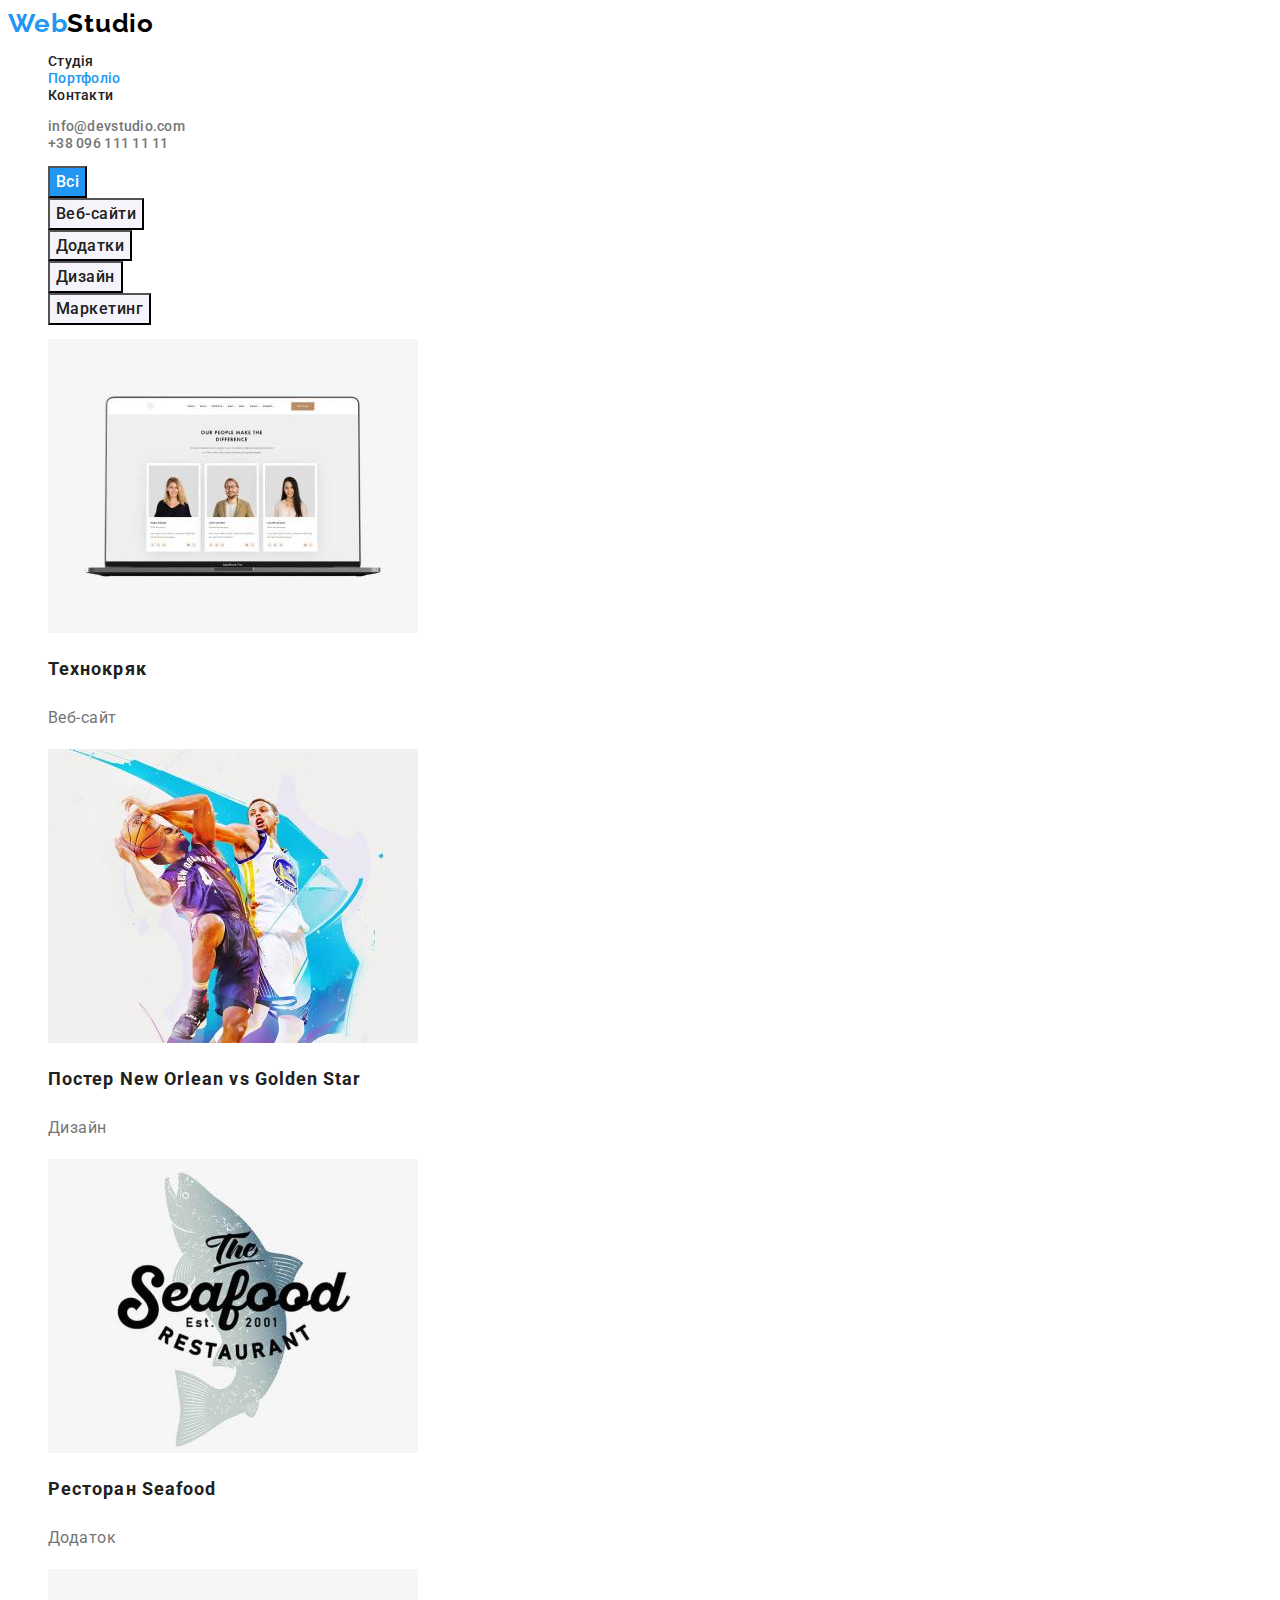
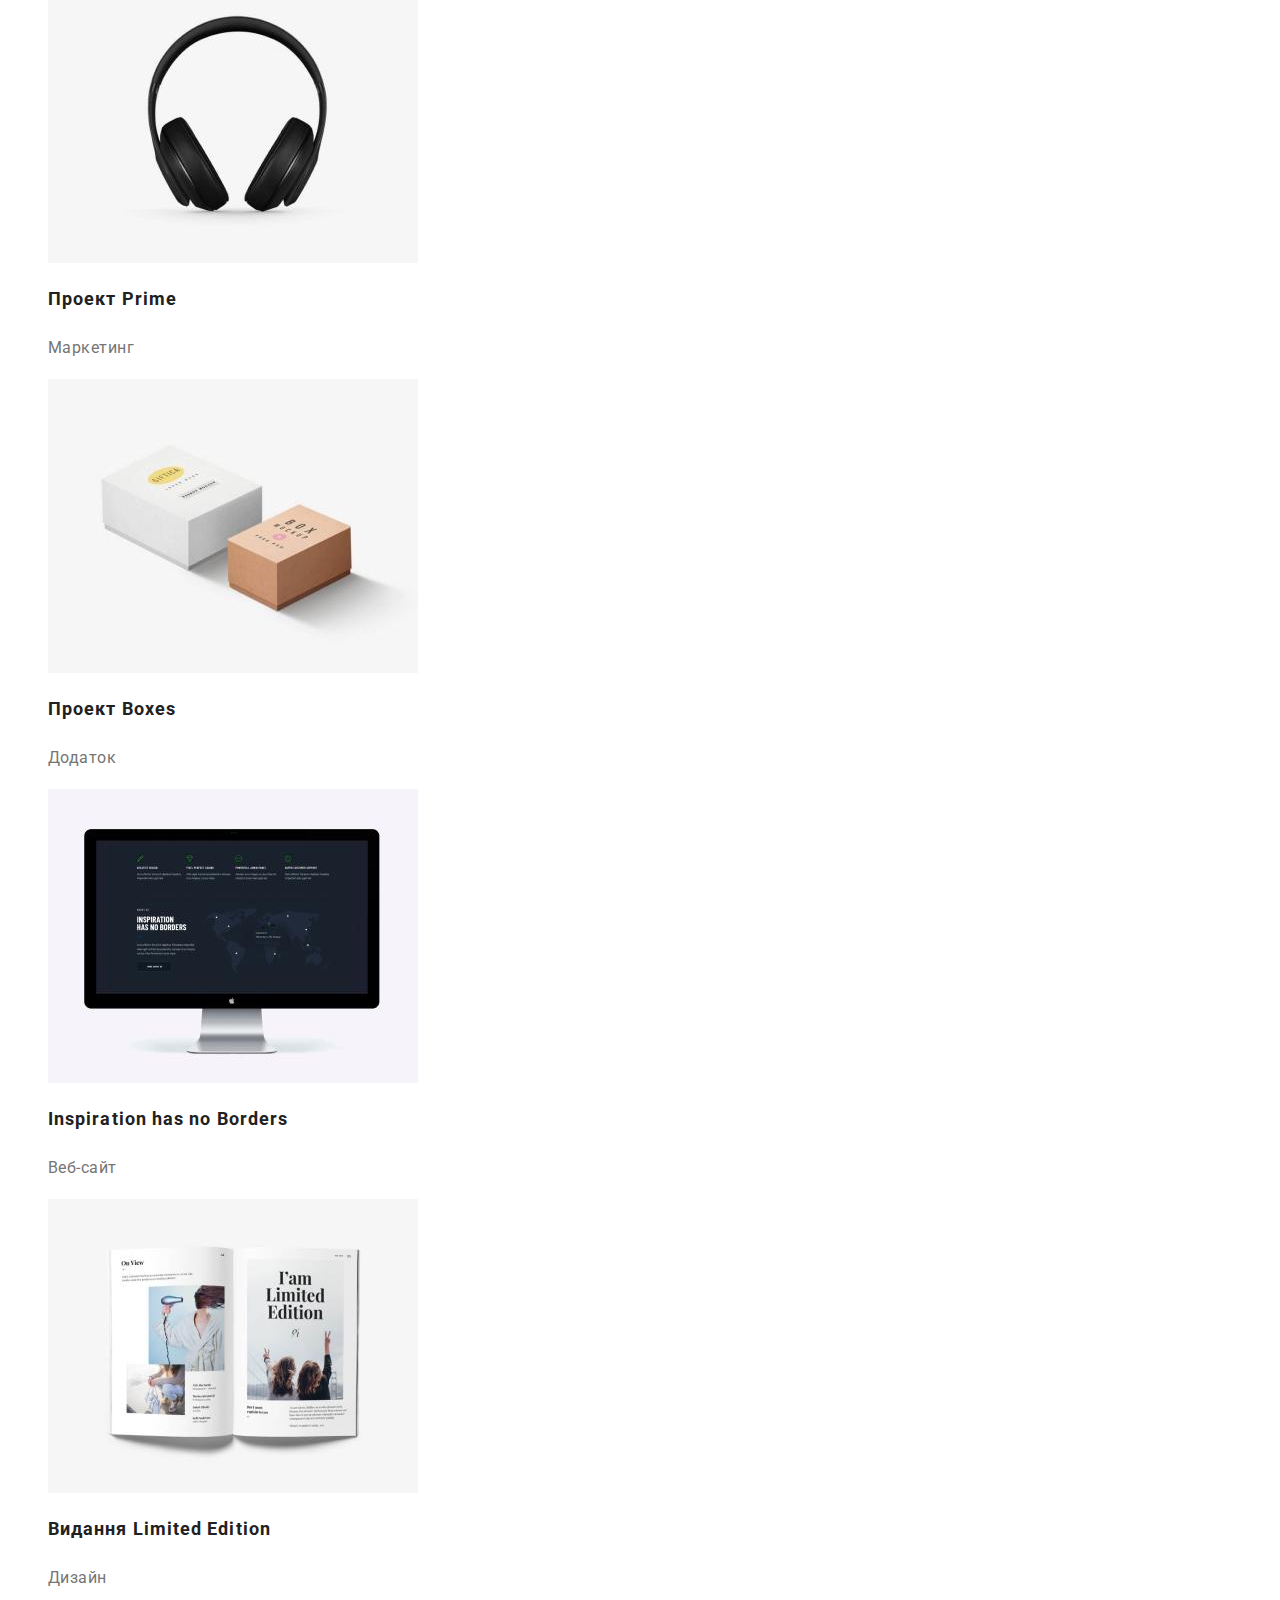
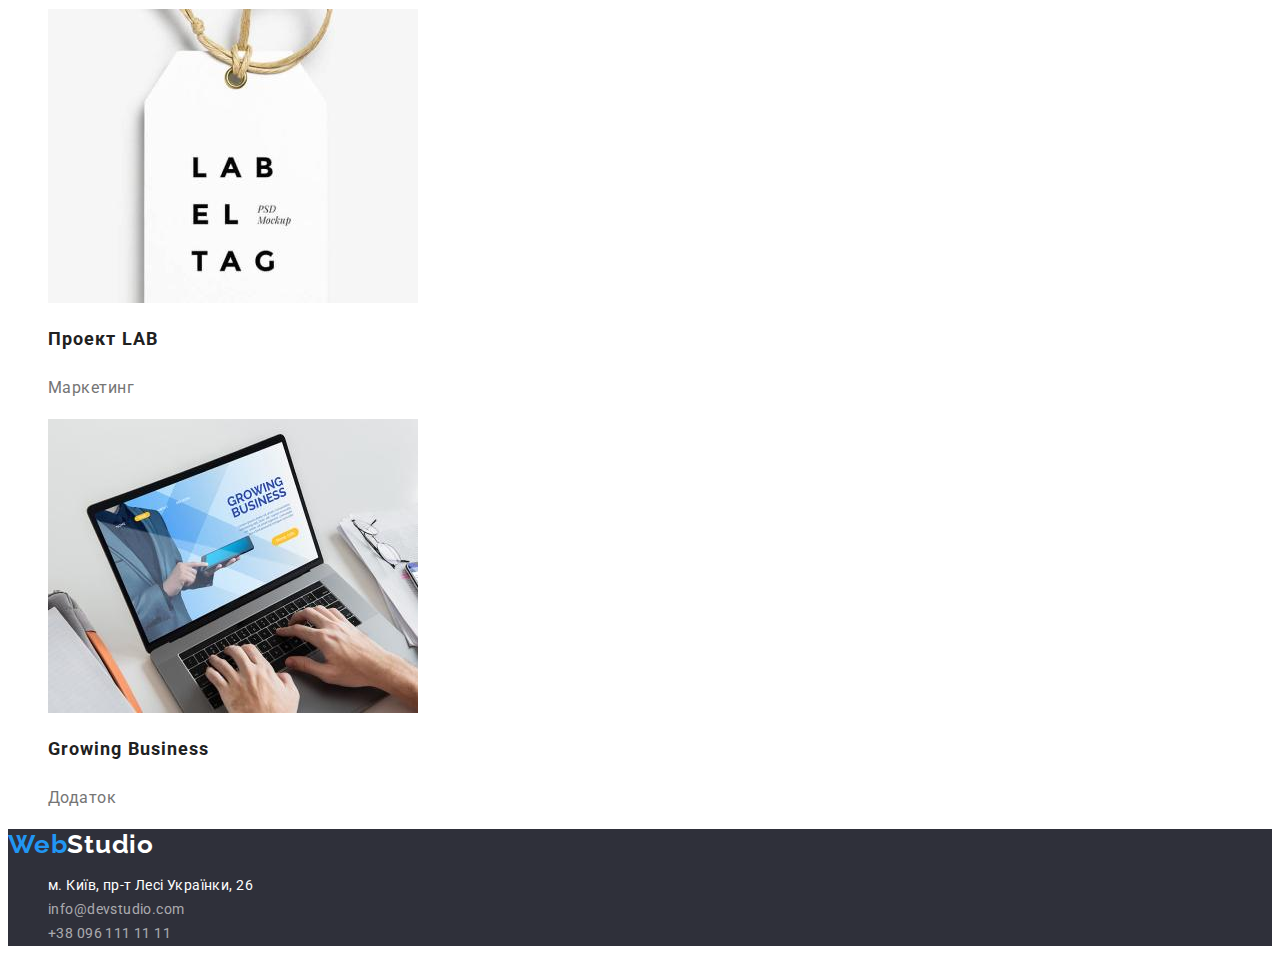
==== portfolio.html @ 0a48d4d0 "start" ====
<!DOCTYPE html>
<html lang="uk">
  <head>
    <meta charset="UTF-8" />
    <meta name="viewport" content="width=device-width, initial-cale=1.0" />
    <title lang="en">Portfolio</title>
    <link rel="stylesheet" href="./css/styles.css" />
    <link
      href="https://fonts.googleapis.com/css2?family=Raleway:wght@700&family=Roboto:wght@400;500;700;900&display=swap"
      rel="stylesheet"
    />
  </head>
  <body>
    <header class="header">
      <a href="./index.html" class="logo link" lang="en"
        >Web<span class="header-logo-text">Studio</span></a
      >
      <nav>
        <ul class="header-nav-list list">
          <li class="header-nav-item">
            <a href="./index.html" class="header-nav-link link">Студія</a>
          </li>
          <li class="header-nav-item">
            <a href="./portfolio.html" class="current header-nav-link link"
              >Портфоліо</a
            >
          </li>
          <li class="header-nav-item">
            <a href="./contacts.html" class="header-nav-link link">Контакти</a>
          </li>
        </ul>
      </nav>
      <ul class="header-contact-list list">
        <li>
          <a href="mailto:info@devstudio.com" class="header-contact-link link"
            >info@devstudio.com</a
          >
        </li>
        <li>
          <a href="tel:+380961111111" class="header-contact-link link"
            >+38 096 111 11 11</a
          >
        </li>
      </ul>
    </header>
    <main>
      <section class="portfolio-hero">
        <h1 class="visually-hidden">Портфоліо</h1>
        <ul class="portfolio-filter-list list">
          <li class="portfolio-filter-item">
            <button type="button" class="portfolio-filter current-filter">
              Всі
            </button>
          </li>
          <li class="portfolio-filter-item">
            <button type="button" class="portfolio-filter">Веб-сайти</button>
          </li>
          <li class="portfolio-filter-item">
            <button type="button" class="portfolio-filter">Додатки</button>
          </li>
          <li class="portfolio-filter-item">
            <button type="button" class="portfolio-filter">Дизайн</button>
          </li>
          <li class="portfolio-filter-item">
            <button type="button" class="portfolio-filter">Маркетинг</button>
          </li>
        </ul>
        <ul class="potfolio-project-list list">
          <li class="potfolio-project-item">
            <img
              src="./images/portfolio_img_0.jpg"
              alt="Ноутбук з анкетами"
              width="370"
              height="294"
            />
            <h2 class="portfolio-item-title">Технокряк</h2>
            <p class="portfolio-item-text">Веб-сайт</p>
          </li>
          <li class="potfolio-project-item">
            <img
              src="./images/portfolio_img_1.jpg"
              alt="Два баскетболіста"
              width="370"
              height="294"
            />
            <h2 class="portfolio-item-title">
              Постер <span lang="en">New Orlean vs Golden Star</span>
            </h2>
            <p class="portfolio-item-text">Дизайн</p>
          </li>
          <li class="potfolio-project-item">
            <img
              src="./images/portfolio_img_2.jpg"
              alt="Риба логотип"
              width="370"
              height="294"
            />
            <h2 class="portfolio-item-title">
              Ресторан <span lang="en">Seafood</span>
            </h2>
            <p class="portfolio-item-text">Додаток</p>
          </li>
          <li class="potfolio-project-item">
            <img
              src="./images/portfolio_img_3.jpg"
              alt="Навушники"
              width="370"
              height="294"
            />
            <h2 class="portfolio-item-title">
              Проект <span lang="en">Prime</span>
            </h2>
            <p class="portfolio-item-text">Маркетинг</p>
          </li>
          <li class="potfolio-project-item">
            <img
              src="./images/portfolio_img_4.jpg"
              alt="Дві коробки"
              width="370"
              height="294"
            />
            <h2 class="portfolio-item-title">
              Проект <span lang="en">Boxes</span>
            </h2>
            <p class="portfolio-item-text">Додаток</p>
          </li>
          <li class="potfolio-project-item">
            <img
              src="./images/portfolio_img_5.jpg"
              alt="Монітор з картою"
              width="370"
              height="294"
            />
            <h2 lang="en" class="portfolio-item-title">
              Inspiration has no Borders
            </h2>
            <p class="portfolio-item-text">Веб-сайт</p>
          </li>
          <li class="potfolio-project-item">
            <img
              src="./images/portfolio_img_6.jpg"
              alt="Книжка з ілюстраціями"
              width="370"
              height="294"
            />
            <h2 class="portfolio-item-title">
              Bидання <span lang="en">Limited Edition</span>
            </h2>
            <p class="portfolio-item-text">Дизайн</p>
          </li>
          <li class="potfolio-project-item">
            <img
              src="./images/portfolio_img_7.jpg"
              alt="Етикетка"
              width="370"
              height="294"
            />
            <h2 class="portfolio-item-title">
              Проект <span lang="en">LAB</span>
            </h2>
            <p class="portfolio-item-text">Маркетинг</p>
          </li>
          <li class="potfolio-project-item">
            <img
              src="./images/portfolio_img_8.jpg"
              alt="Друк на ноутбуці"
              width="370"
              height="294"
            />
            <h2 lang="en" class="portfolio-item-title">Growing Business</h2>
            <p class="portfolio-item-text">Додаток</p>
          </li>
        </ul>
      </section>
    </main>
    <footer class="footer">
      <a href="./index.html" class="logo link" lang="en"
        >Web<span class="footer-logo-tekst">Studio</span></a
      >
      <address class="footer-address">
        <ul class="address-list list">
          <li class="address-item">
            <a
              href="https://goo.gl/maps/4TEG29RhxD43sS5S9"
              class="address-item-link address link"
              >м. Київ, пр-т Лесі Українки, 26</a
            >
          </li>
          <li class="address-item">
            <a href="mailto:info@devstudio.com" class="address-item-link link"
              >info@devstudio.com</a
            >
          </li>
          <li class="address-item">
            <a href="tel:+380961111111" class="address-item-link link"
              >+38 096 111 11 11</a
            >
          </li>
        </ul>
      </address>
    </footer>
  </body>
</html>
---- css/styles.css ----
:root {
  --primary-text-color: #212121;
  --accent-text-color: #2196f3;
  --secondary-text-color: #757575;
  --primary-background-color: #2f303a;
  --background-color: #ffffff;
  --accent-btn-text-color: #000000;
  --accent-btn-background-color: #188ce8;
  --team-background-color: #f5f4fa;
  --contact-color: rgba(255, 255, 255, 0.6);
}

.link {
  text-decoration: none;
  color: inherit;
}
.list {
  list-style-type: none;
}

.visually-hidden {
  position: absolute;
  width: 1px;
  height: 1px;
  margin: -1px;
  border: 0;
  padding: 0;
  white-space: nowrap;
  clip-path: inset(100%);
  clip: rect(0 0 0 0);
  overflow: hidden;
}

body {
  font-family: "Roboto", sans-serif;
  font-size: 14px;
  font-style: normal;
  color: var(--primary-text-color);
}
/* ----------------HEADER------------------- */
.logo {
  font-family: "Raleway", sans-serif;
  font-weight: 700;
  font-size: 26px;
  line-height: 1.19;
  letter-spacing: 0.03em;
  color: var(--accent-text-color);
  cursor: pointer;
}

.header-logo-text {
  color: var(--accent-btn-text-color);
}
.header-nav-link,
.header-contact-link {
  font-weight: 500;
  line-height: 1.14;
  letter-spacing: 0.02em;
}
.header-contact-link {
  color: var(--secondary-text-color);
}
.current,
.logo,
.header-nav-link:hover,
.header-nav-link:focus,
.header-contact-link:hover,
.header-contact-link:focus,
.address-item-link:hover,
.address-item-link:focus {
  color: var(--accent-text-color);
}

/* ----------------HERO------------------- */
.hero {
  background-color: var(--primary-background-color);
}
.hero-title {
  font-weight: 900;
  font-size: 44px;
  line-height: 1.36;
  text-align: center;
  letter-spacing: 0.06em;
  text-transform: uppercase;
  color: var(--background-color);
}
.hero-btn {
  font-family: inherit;
  font-style: normal;
  font-weight: 700;
  font-size: 16px;
  line-height: 1.88;
  letter-spacing: 0.06em;
  background-color: var(--accent-text-color);
  color: var(--background-color);
}
.hero-btn:hover,
.hero-btn:focus {
  background-color: var(--accent-btn-background-color);
}
/* ----------------Tasks------------------- */

.tasks-item-title {
  font-size: 14px;
  line-height: 1.14;
  letter-spacing: 0.03em;
  text-transform: uppercase;
}
.tasks-item-text {
  line-height: 1.71;
  letter-spacing: 0.03em;
  color: var(--secondary-text-color);
}
/* ----------------Portfolio------------------- */
.section-title {
  font-size: 36px;
  line-height: 1.17;
  text-align: center;
  letter-spacing: 0.03em;
}
/* ----------------Team------------------- */
.team {
  background-color: var(--team-background-color);
}
.team-list-item {
  line-height: 1.19;
  text-align: center;
  letter-spacing: 0.03em;
  background-color: var(--background-color);
}

.team-item-title {
  font-weight: 500;
  font-size: 16px;
}
.team-item-text {
  font-size: 16px;
  color: var(--secondary-text-color);
}
/* ----------------Footer------------------- */
.footer {
  background-color: var(--primary-background-color);
}

.footer-logo-tekst {
  color: var(--background-color);
}

.address-item-link {
  font-style: normal;
  font-weight: 400;
  line-height: 1.71;
  letter-spacing: 0.03em;
  color: var(--contact-color);
}
.address {
  color: var(--background-color);
}
/* ------------------------------PORTFOLIO---------------------------------- */

.portfolio-filter {
  font-family: inherit;
  font-weight: 500;
  font-size: 16px;
  line-height: 1.62;
  text-align: center;
  letter-spacing: 0.03em;
  color: var(--primary-text-color);
  background-color: var(--team-background-color);
  cursor: pointer;
}
.current-filter,
.portfolio-filter:hover,
.portfolio-filter:focus {
  color: var(--background-color);
  background-color: var(--accent-text-color);
}
.portfolio-item-title {
  font-size: 18px;
  line-height: 2;
  letter-spacing: 0.06em;
  color: var(--primary-text-color);
}
.portfolio-item-text {
  font-size: 16px;
  line-height: 1.88;
  letter-spacing: 0.03em;
  color: var(--secondary-text-color);
}
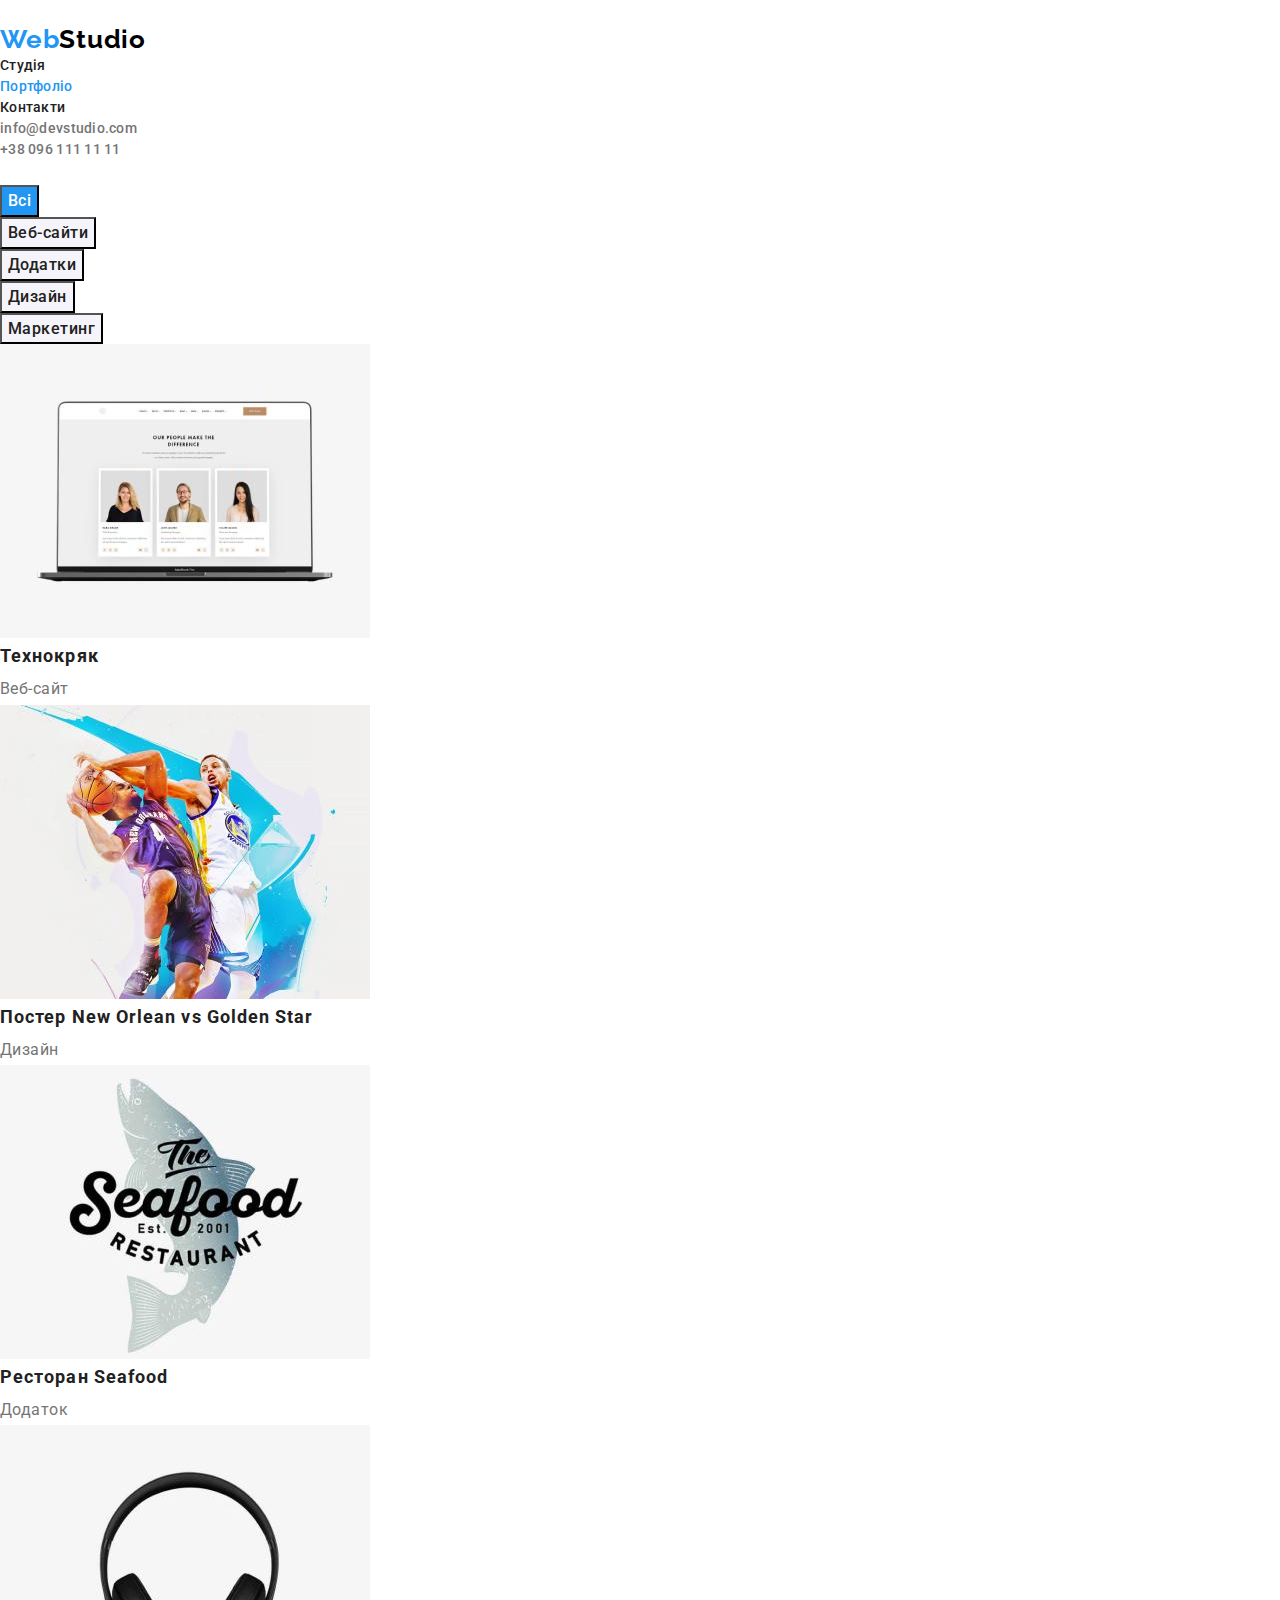
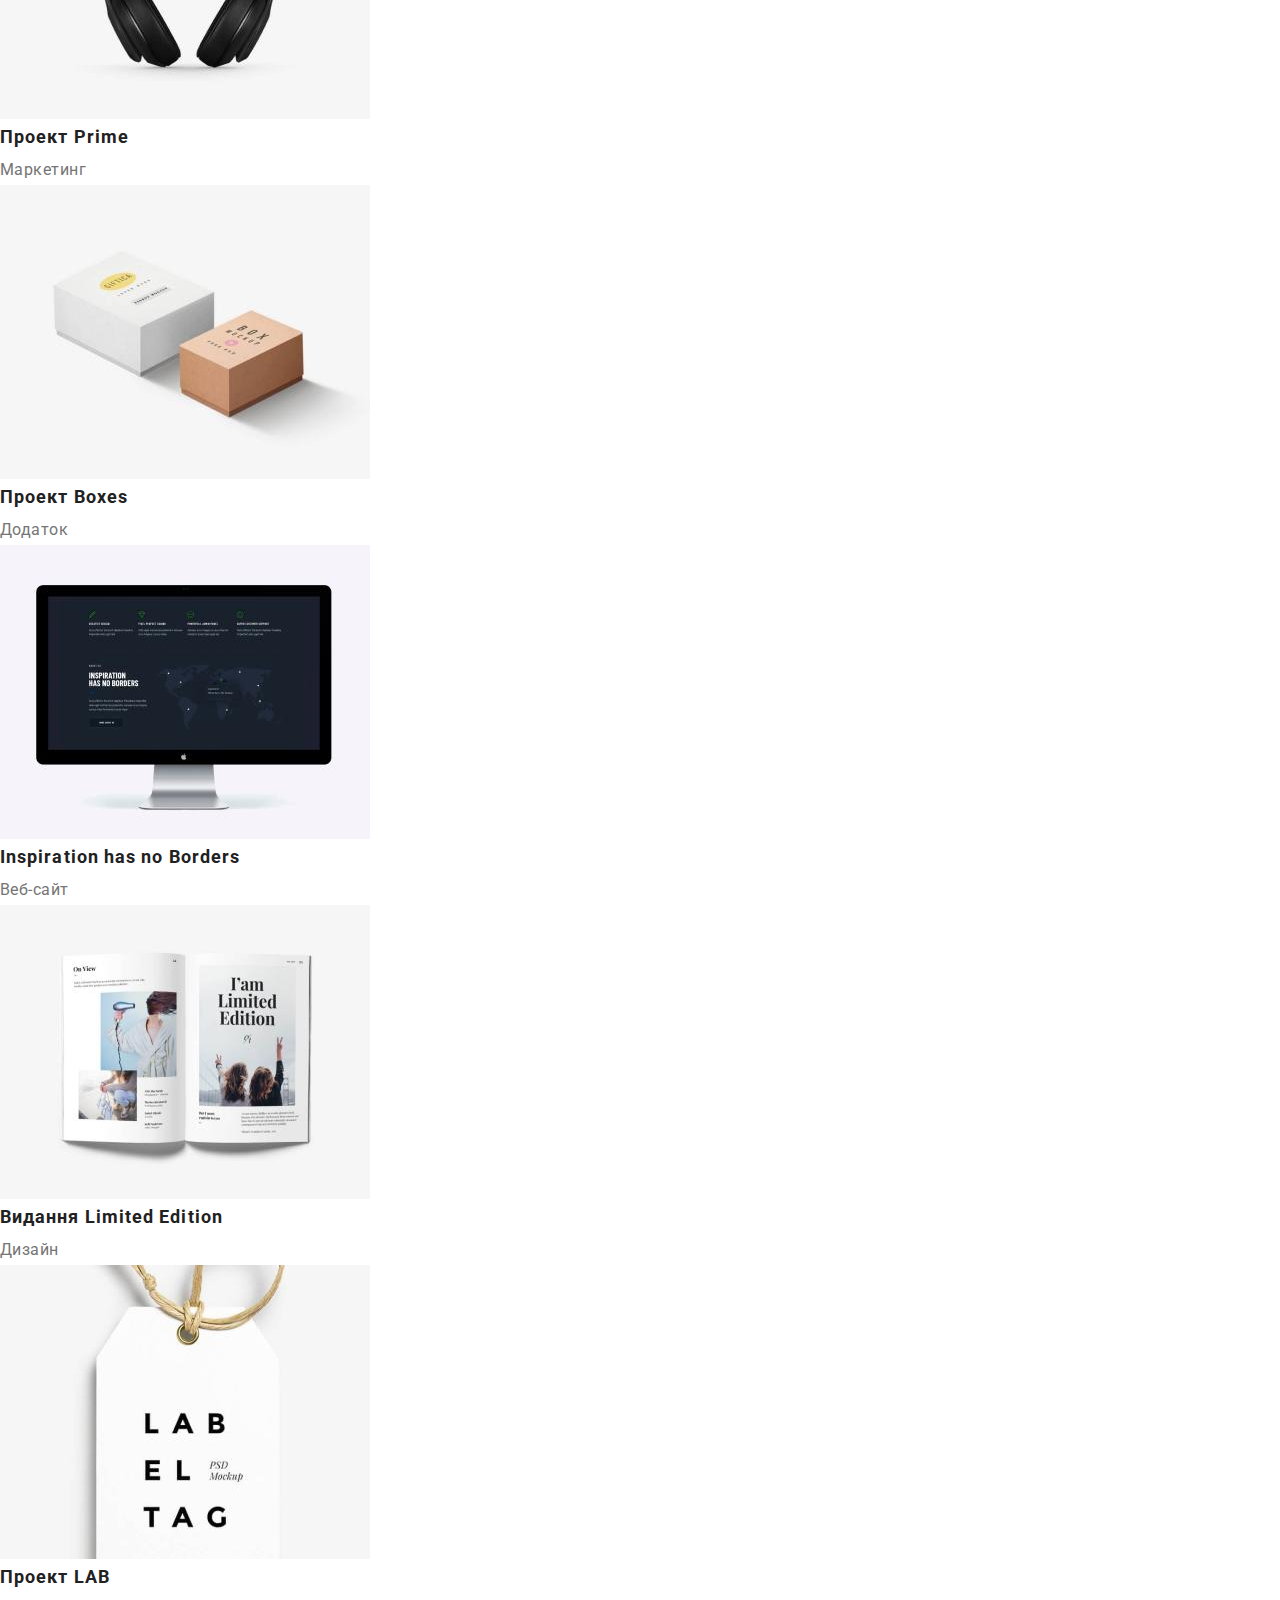
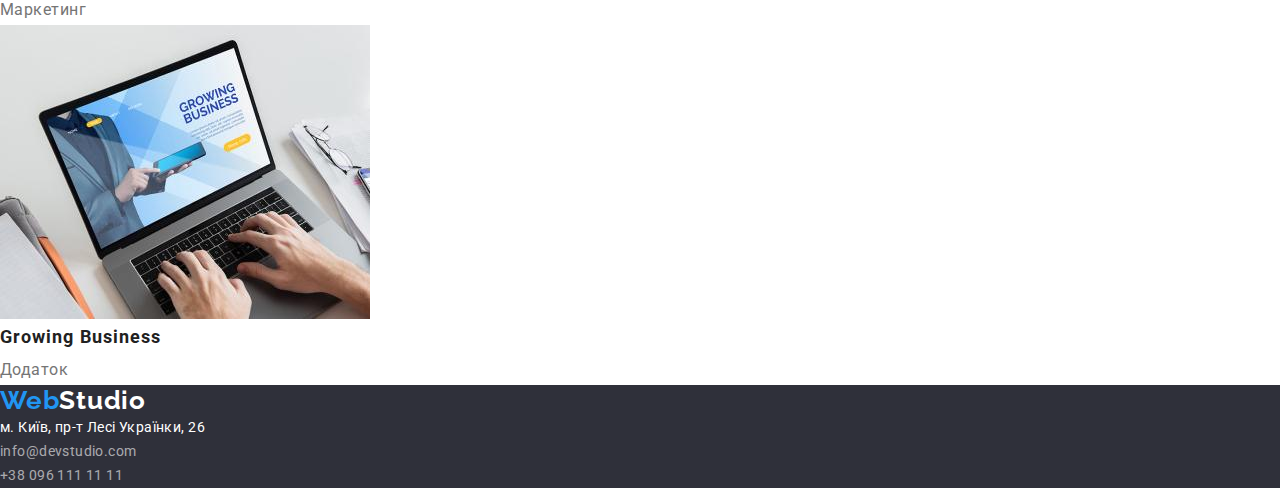
==== commit da72a2fe: "add div" ====
--- a/portfolio.html
+++ b/portfolio.html
@@ -4,6 +4,8 @@
     <meta charset="UTF-8" />
     <meta name="viewport" content="width=device-width, initial-cale=1.0" />
     <title lang="en">Portfolio</title>
+    <link rel="stylesheet" href="./css/modern-normalize.css" />
+    <link rel="stylesheet" href="./css/reset.css" />
     <link rel="stylesheet" href="./css/styles.css" />
     <link
       href="https://fonts.googleapis.com/css2?family=Raleway:wght@700&family=Roboto:wght@400;500;700;900&display=swap"
--- a/css/styles.css
+++ b/css/styles.css
@@ -30,6 +30,24 @@
   clip: rect(0 0 0 0);
   overflow: hidden;
 }
+p,
+h1,
+h2,
+h3,
+h4,
+h5,
+h6 {
+  margin: 0;
+}
+
+ul,
+ol {
+  margin: 0;
+  padding-left: 0;
+}
+button {
+  cursor: pointer;
+}
 
 body {
   font-family: "Roboto", sans-serif;
@@ -37,7 +55,18 @@
   font-style: normal;
   color: var(--primary-text-color);
 }
+.container {
+  width: 1200px;
+  margin: 0 auto;
+  padding-left: 15px;
+  padding-right: 15px;
+  outline: 1px solid orangered;
+}
 /* ----------------HEADER------------------- */
+.header {
+  padding-top: 24px;
+  padding-bottom: 25px;
+}
 .logo {
   font-family: "Raleway", sans-serif;
   font-weight: 700;
@@ -74,7 +103,9 @@
 /* ----------------HERO------------------- */
 .hero {
   background-color: var(--primary-background-color);
-}
+  padding: 200px 0;
+}
+
 .hero-title {
   font-weight: 900;
   font-size: 44px;
@@ -83,6 +114,9 @@
   letter-spacing: 0.06em;
   text-transform: uppercase;
   color: var(--background-color);
+  margin: 0 auto;
+  margin-bottom: 30px;
+  max-width: 696px;
 }
 .hero-btn {
   font-family: inherit;
@@ -93,6 +127,11 @@
   letter-spacing: 0.06em;
   background-color: var(--accent-text-color);
   color: var(--background-color);
+  display: block;
+  border: none;
+  max-width: 200;
+  margin: 0 auto;
+  padding: 10px auto;
 }
 .hero-btn:hover,
 .hero-btn:focus {
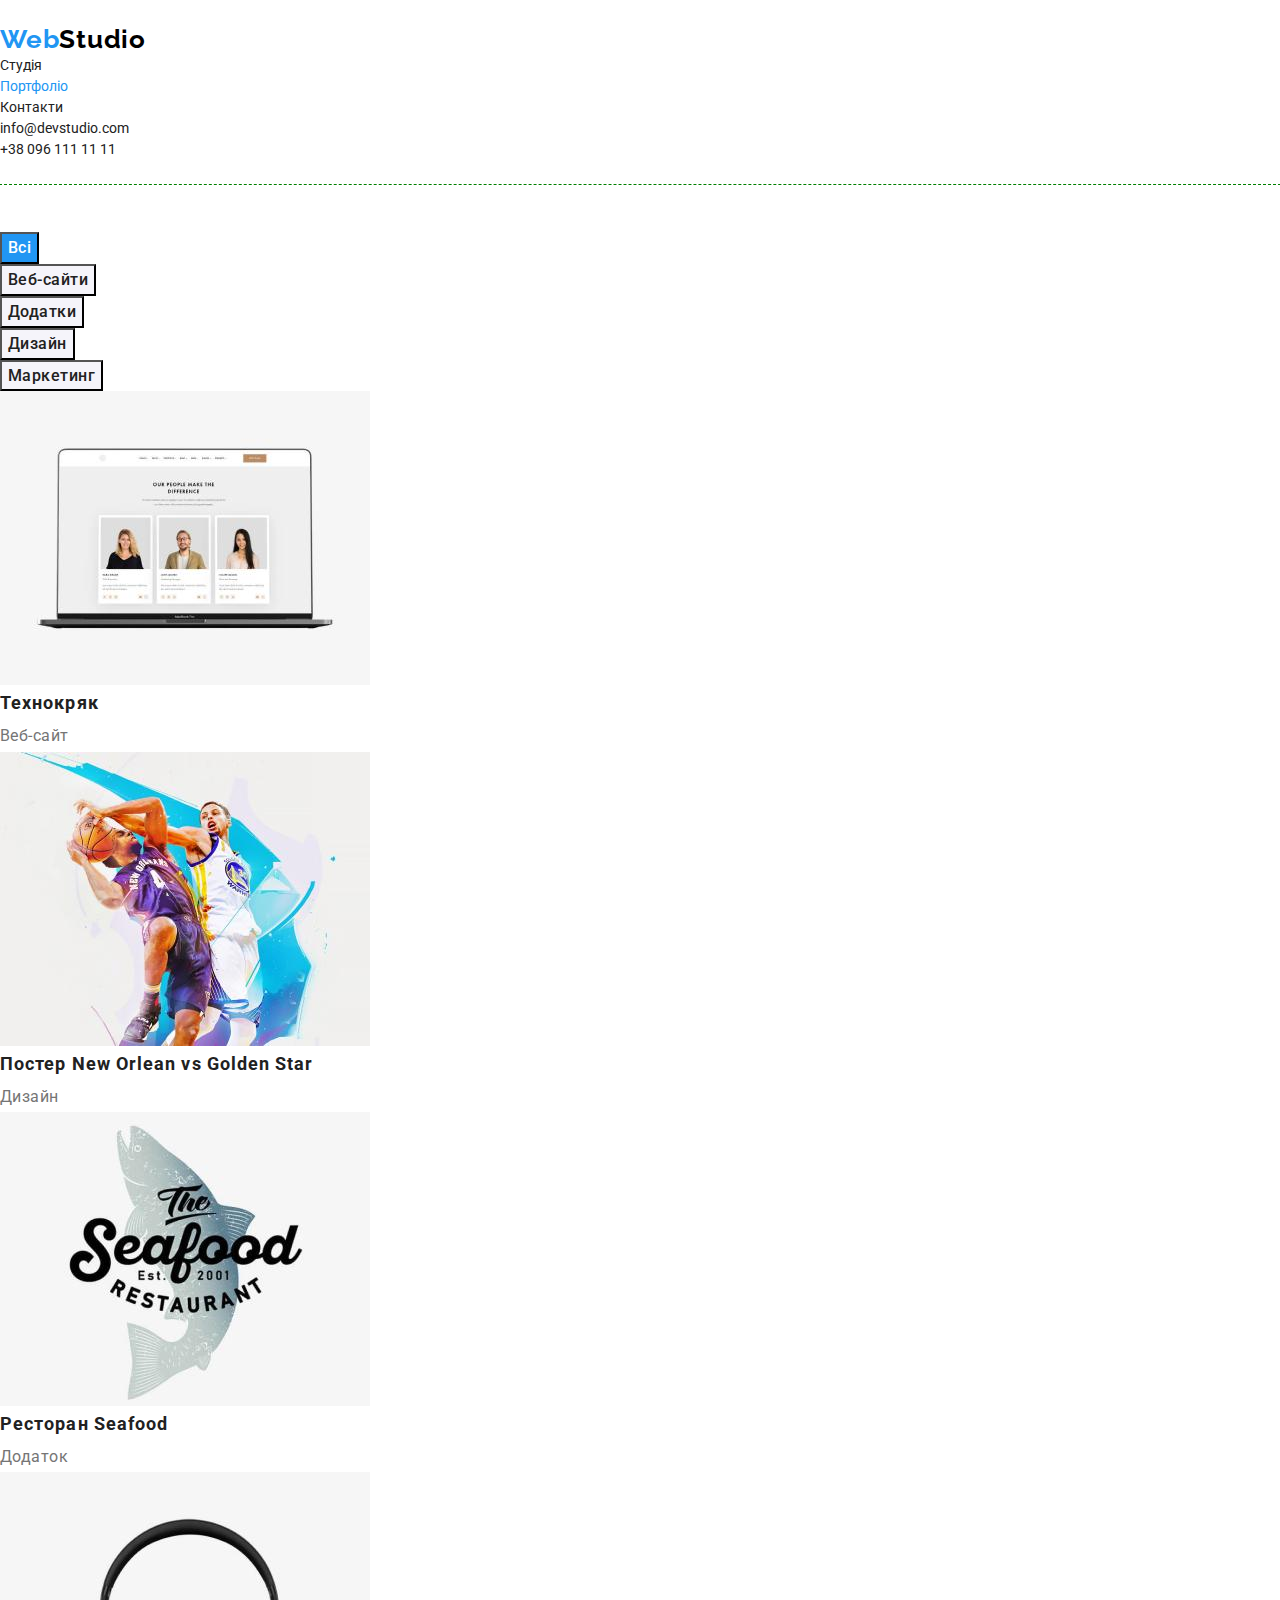
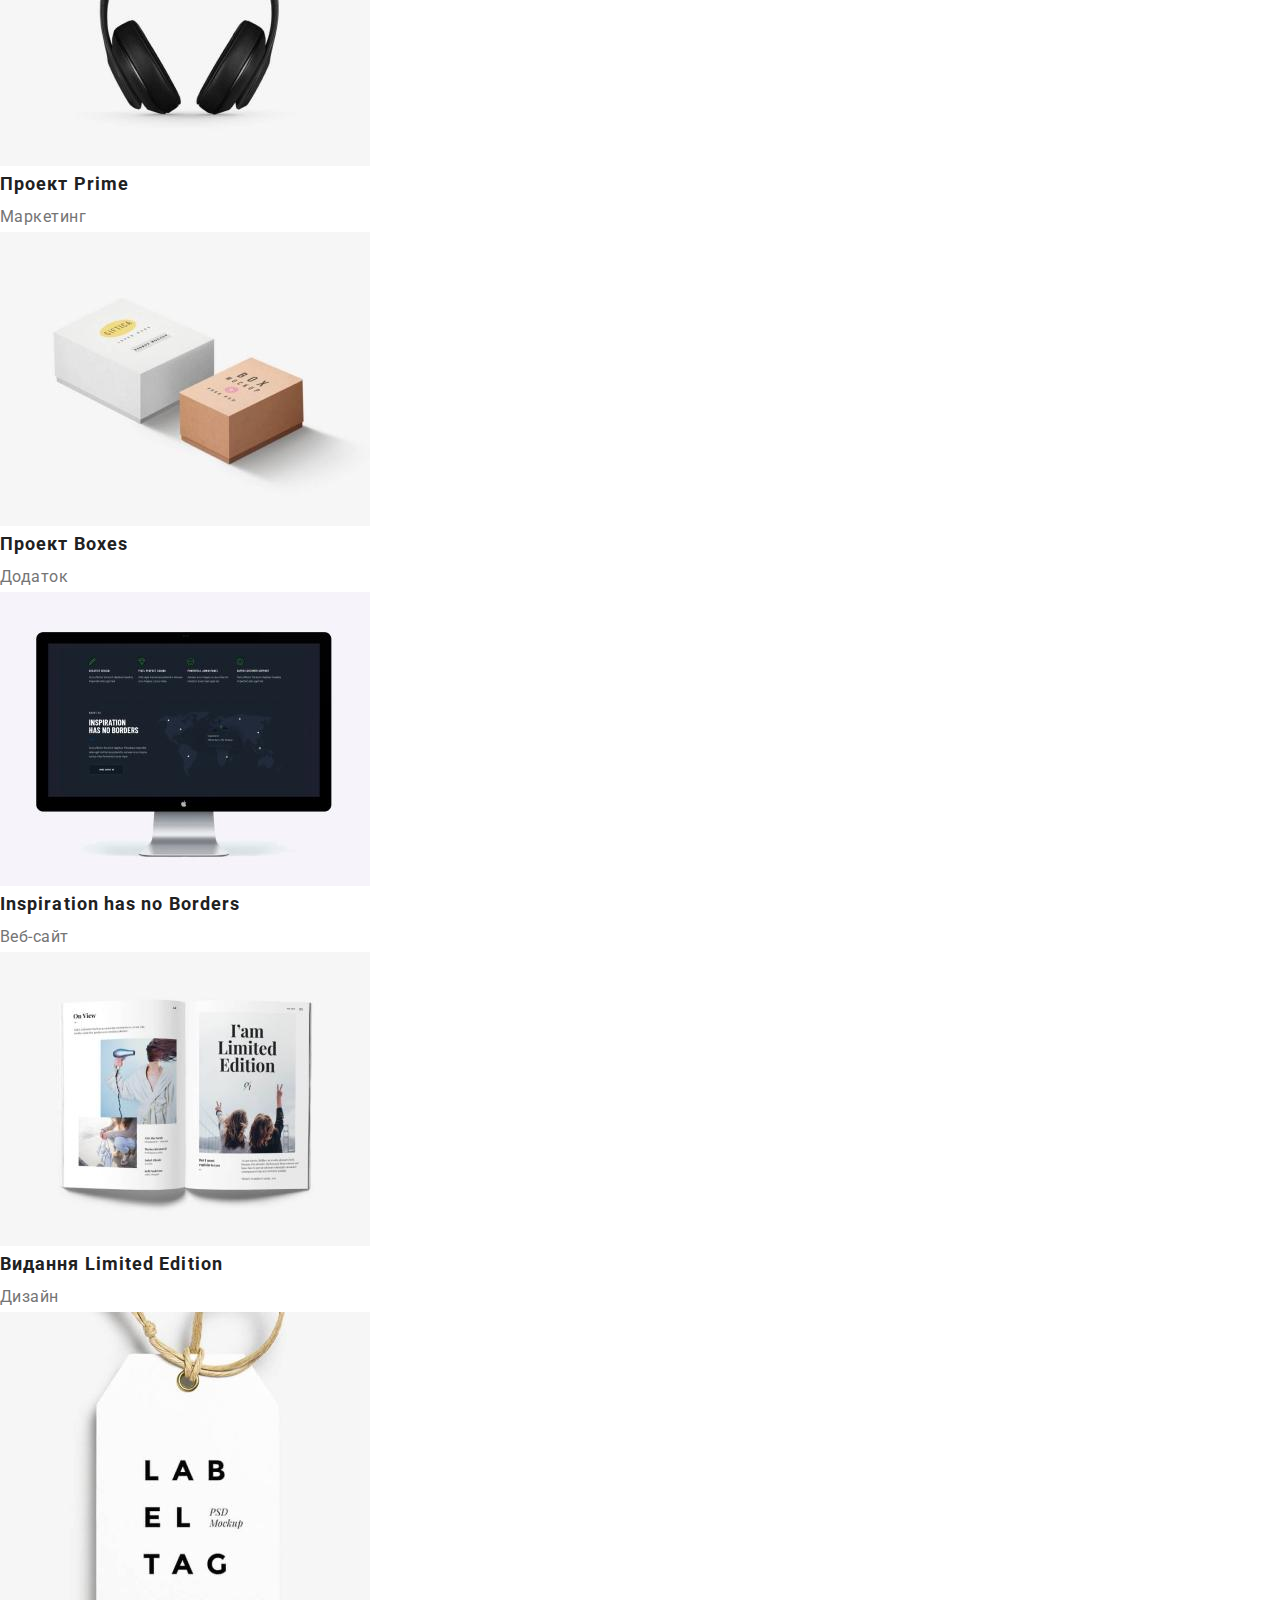
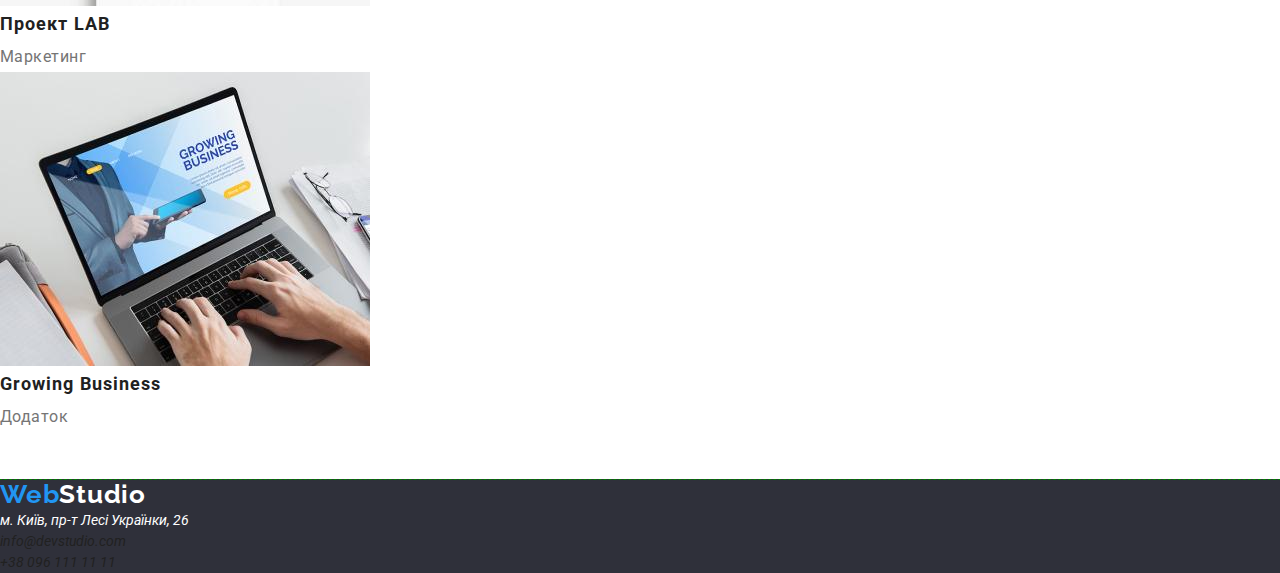
==== commit 630cb0d9: "add flex" ====
--- a/portfolio.html
+++ b/portfolio.html
@@ -4,8 +4,8 @@
     <meta charset="UTF-8" />
     <meta name="viewport" content="width=device-width, initial-cale=1.0" />
     <title lang="en">Portfolio</title>
+    <link rel="stylesheet" href="./css/reset.css" />
     <link rel="stylesheet" href="./css/modern-normalize.css" />
-    <link rel="stylesheet" href="./css/reset.css" />
     <link rel="stylesheet" href="./css/styles.css" />
     <link
       href="https://fonts.googleapis.com/css2?family=Raleway:wght@700&family=Roboto:wght@400;500;700;900&display=swap"
@@ -14,27 +14,27 @@
   </head>
   <body>
     <header class="header">
-      <a href="./index.html" class="logo link" lang="en"
+      <a href="./index.html" class="logo" lang="en"
         >Web<span class="header-logo-text">Studio</span></a
       >
       <nav>
-        <ul class="header-nav-list list">
+        <ul class="header-nav-list">
           <li class="header-nav-item">
-            <a href="./index.html" class="header-nav-link link">Студія</a>
+            <a href="./index.html" class="header-nav-link">Студія</a>
           </li>
           <li class="header-nav-item">
-            <a href="./portfolio.html" class="current header-nav-link link"
+            <a href="./portfolio.html" class="current header-nav-link"
               >Портфоліо</a
             >
           </li>
           <li class="header-nav-item">
-            <a href="./contacts.html" class="header-nav-link link">Контакти</a>
+            <a href="./contacts.html" class="header-nav-link">Контакти</a>
           </li>
         </ul>
       </nav>
-      <ul class="header-contact-list list">
+      <ul class="header-contact-list">
         <li>
-          <a href="mailto:info@devstudio.com" class="header-contact-link link"
+          <a href="mailto:info@devstudio.com" class="header-contact-link"
             >info@devstudio.com</a
           >
         </li>
@@ -46,9 +46,9 @@
       </ul>
     </header>
     <main>
-      <section class="portfolio-hero">
+      <section class="portfolio-hero section">
         <h1 class="visually-hidden">Портфоліо</h1>
-        <ul class="portfolio-filter-list list">
+        <ul class="portfolio-filter-list">
           <li class="portfolio-filter-item">
             <button type="button" class="portfolio-filter current-filter">
               Всі
@@ -67,7 +67,7 @@
             <button type="button" class="portfolio-filter">Маркетинг</button>
           </li>
         </ul>
-        <ul class="potfolio-project-list list">
+        <ul class="potfolio-project-list">
           <li class="potfolio-project-item">
             <img
               src="./images/portfolio_img_0.jpg"
@@ -176,25 +176,25 @@
       </section>
     </main>
     <footer class="footer">
-      <a href="./index.html" class="logo link" lang="en"
+      <a href="./index.html" class="logo" lang="en"
         >Web<span class="footer-logo-tekst">Studio</span></a
       >
       <address class="footer-address">
-        <ul class="address-list list">
+        <ul class="address-list">
           <li class="address-item">
             <a
               href="https://goo.gl/maps/4TEG29RhxD43sS5S9"
-              class="address-item-link address link"
+              class="address-item-link address"
               >м. Київ, пр-т Лесі Українки, 26</a
             >
           </li>
           <li class="address-item">
-            <a href="mailto:info@devstudio.com" class="address-item-link link"
+            <a href="mailto:info@devstudio.com" class="address-item-link"
               >info@devstudio.com</a
             >
           </li>
           <li class="address-item">
-            <a href="tel:+380961111111" class="address-item-link link"
+            <a href="tel:+380961111111" class="address-item-link"
               >+38 096 111 11 11</a
             >
           </li>
--- a/css/styles.css
+++ b/css/styles.css
@@ -8,14 +8,6 @@
   --accent-btn-background-color: #188ce8;
   --team-background-color: #f5f4fa;
   --contact-color: rgba(255, 255, 255, 0.6);
-}
-
-.link {
-  text-decoration: none;
-  color: inherit;
-}
-.list {
-  list-style-type: none;
 }
 
 .visually-hidden {
@@ -30,18 +22,10 @@
   clip: rect(0 0 0 0);
   overflow: hidden;
 }
-p,
-h1,
-h2,
-h3,
-h4,
-h5,
-h6 {
-  margin: 0;
-}
 
 ul,
 ol {
+  list-style-type: none;
   margin: 0;
   padding-left: 0;
 }
@@ -54,6 +38,12 @@
   font-size: 14px;
   font-style: normal;
   color: var(--primary-text-color);
+}
+.section {
+  padding-top: 47px;
+  padding-bottom: 47px;
+  outline: 1px dashed green;
+  background-color: transparent;
 }
 .container {
   width: 1200px;
@@ -61,12 +51,26 @@
   padding-left: 15px;
   padding-right: 15px;
   outline: 1px solid orangered;
+  background-color: greenyellow;
 }
 /* ----------------HEADER------------------- */
 .header {
   padding-top: 24px;
   padding-bottom: 25px;
 }
+.header .container {
+  display: flex;
+  justify-content: space-between;
+  align-items: center;
+}
+.nav-list {
+  display: flex;
+}
+
+.contact-list {
+  display: flex;
+}
+
 .logo {
   font-family: "Raleway", sans-serif;
   font-weight: 700;
@@ -80,30 +84,31 @@
 .header-logo-text {
   color: var(--accent-btn-text-color);
 }
-.header-nav-link,
-.header-contact-link {
+.nav-link,
+.contact-link {
   font-weight: 500;
   line-height: 1.14;
   letter-spacing: 0.02em;
 }
-.header-contact-link {
+.contact-link {
   color: var(--secondary-text-color);
 }
 .current,
 .logo,
-.header-nav-link:hover,
-.header-nav-link:focus,
-.header-contact-link:hover,
-.header-contact-link:focus,
-.address-item-link:hover,
-.address-item-link:focus {
+.nav-link:hover,
+.nav-link:focus,
+.contact-link:hover,
+.contact-link:focus,
+.address-link:hover,
+.address-link:focus {
   color: var(--accent-text-color);
 }
 
 /* ----------------HERO------------------- */
 .hero {
   background-color: var(--primary-background-color);
-  padding: 200px 0;
+  padding-bottom: 200px;
+  padding-top: 200px;
 }
 
 .hero-title {
@@ -138,12 +143,23 @@
   background-color: var(--accent-btn-background-color);
 }
 /* ----------------Tasks------------------- */
+.tasks-list {
+  display: flex;
+}
+.tasks-item {
+  width: 270px;
+  text-align: left;
+}
+.tasks-item + .tasks-item {
+  margin-left: 30px;
+}
 
 .tasks-item-title {
   font-size: 14px;
   line-height: 1.14;
   letter-spacing: 0.03em;
   text-transform: uppercase;
+  margin-bottom: 10;
 }
 .tasks-item-text {
   line-height: 1.71;
@@ -185,7 +201,7 @@
   color: var(--background-color);
 }
 
-.address-item-link {
+.address-link {
   font-style: normal;
   font-weight: 400;
   line-height: 1.71;
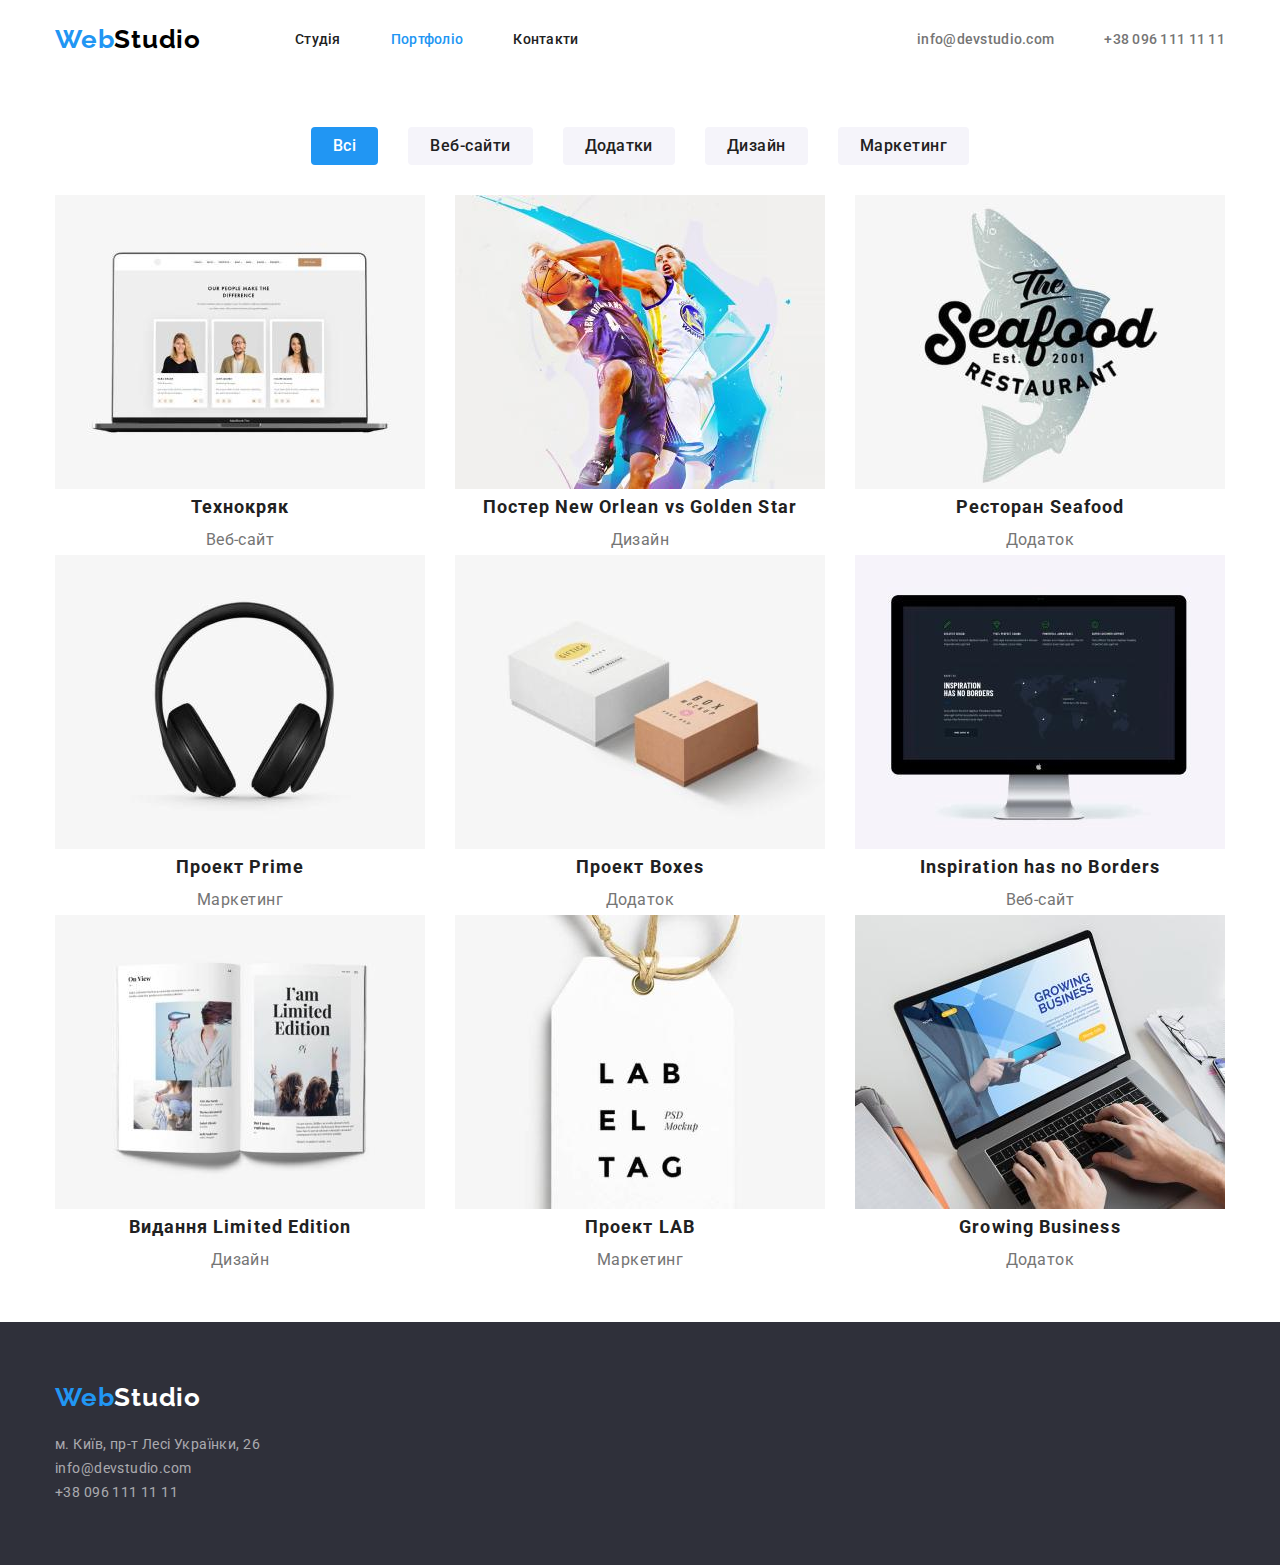
==== commit 36a93149: "flex index ready" ====
--- a/portfolio.html
+++ b/portfolio.html
@@ -14,192 +14,196 @@
   </head>
   <body>
     <header class="header">
-      <a href="./index.html" class="logo" lang="en"
-        >Web<span class="header-logo-text">Studio</span></a
-      >
-      <nav>
-        <ul class="header-nav-list">
-          <li class="header-nav-item">
-            <a href="./index.html" class="header-nav-link">Студія</a>
-          </li>
-          <li class="header-nav-item">
-            <a href="./portfolio.html" class="current header-nav-link"
-              >Портфоліо</a
-            >
-          </li>
-          <li class="header-nav-item">
-            <a href="./contacts.html" class="header-nav-link">Контакти</a>
-          </li>
-        </ul>
-      </nav>
-      <ul class="header-contact-list">
-        <li>
-          <a href="mailto:info@devstudio.com" class="header-contact-link"
-            >info@devstudio.com</a
-          >
-        </li>
-        <li>
-          <a href="tel:+380961111111" class="header-contact-link link"
-            >+38 096 111 11 11</a
-          >
-        </li>
-      </ul>
-    </header>
-    <main>
-      <section class="portfolio-hero section">
-        <h1 class="visually-hidden">Портфоліо</h1>
-        <ul class="portfolio-filter-list">
-          <li class="portfolio-filter-item">
-            <button type="button" class="portfolio-filter current-filter">
-              Всі
-            </button>
-          </li>
-          <li class="portfolio-filter-item">
-            <button type="button" class="portfolio-filter">Веб-сайти</button>
-          </li>
-          <li class="portfolio-filter-item">
-            <button type="button" class="portfolio-filter">Додатки</button>
-          </li>
-          <li class="portfolio-filter-item">
-            <button type="button" class="portfolio-filter">Дизайн</button>
-          </li>
-          <li class="portfolio-filter-item">
-            <button type="button" class="portfolio-filter">Маркетинг</button>
-          </li>
-        </ul>
-        <ul class="potfolio-project-list">
-          <li class="potfolio-project-item">
-            <img
-              src="./images/portfolio_img_0.jpg"
-              alt="Ноутбук з анкетами"
-              width="370"
-              height="294"
-            />
-            <h2 class="portfolio-item-title">Технокряк</h2>
-            <p class="portfolio-item-text">Веб-сайт</p>
-          </li>
-          <li class="potfolio-project-item">
-            <img
-              src="./images/portfolio_img_1.jpg"
-              alt="Два баскетболіста"
-              width="370"
-              height="294"
-            />
-            <h2 class="portfolio-item-title">
-              Постер <span lang="en">New Orlean vs Golden Star</span>
-            </h2>
-            <p class="portfolio-item-text">Дизайн</p>
-          </li>
-          <li class="potfolio-project-item">
-            <img
-              src="./images/portfolio_img_2.jpg"
-              alt="Риба логотип"
-              width="370"
-              height="294"
-            />
-            <h2 class="portfolio-item-title">
-              Ресторан <span lang="en">Seafood</span>
-            </h2>
-            <p class="portfolio-item-text">Додаток</p>
-          </li>
-          <li class="potfolio-project-item">
-            <img
-              src="./images/portfolio_img_3.jpg"
-              alt="Навушники"
-              width="370"
-              height="294"
-            />
-            <h2 class="portfolio-item-title">
-              Проект <span lang="en">Prime</span>
-            </h2>
-            <p class="portfolio-item-text">Маркетинг</p>
-          </li>
-          <li class="potfolio-project-item">
-            <img
-              src="./images/portfolio_img_4.jpg"
-              alt="Дві коробки"
-              width="370"
-              height="294"
-            />
-            <h2 class="portfolio-item-title">
-              Проект <span lang="en">Boxes</span>
-            </h2>
-            <p class="portfolio-item-text">Додаток</p>
-          </li>
-          <li class="potfolio-project-item">
-            <img
-              src="./images/portfolio_img_5.jpg"
-              alt="Монітор з картою"
-              width="370"
-              height="294"
-            />
-            <h2 lang="en" class="portfolio-item-title">
-              Inspiration has no Borders
-            </h2>
-            <p class="portfolio-item-text">Веб-сайт</p>
-          </li>
-          <li class="potfolio-project-item">
-            <img
-              src="./images/portfolio_img_6.jpg"
-              alt="Книжка з ілюстраціями"
-              width="370"
-              height="294"
-            />
-            <h2 class="portfolio-item-title">
-              Bидання <span lang="en">Limited Edition</span>
-            </h2>
-            <p class="portfolio-item-text">Дизайн</p>
-          </li>
-          <li class="potfolio-project-item">
-            <img
-              src="./images/portfolio_img_7.jpg"
-              alt="Етикетка"
-              width="370"
-              height="294"
-            />
-            <h2 class="portfolio-item-title">
-              Проект <span lang="en">LAB</span>
-            </h2>
-            <p class="portfolio-item-text">Маркетинг</p>
-          </li>
-          <li class="potfolio-project-item">
-            <img
-              src="./images/portfolio_img_8.jpg"
-              alt="Друк на ноутбуці"
-              width="370"
-              height="294"
-            />
-            <h2 lang="en" class="portfolio-item-title">Growing Business</h2>
-            <p class="portfolio-item-text">Додаток</p>
-          </li>
-        </ul>
-      </section>
-    </main>
-    <footer class="footer">
-      <a href="./index.html" class="logo" lang="en"
-        >Web<span class="footer-logo-tekst">Studio</span></a
-      >
-      <address class="footer-address">
-        <ul class="address-list">
-          <li class="address-item">
-            <a
-              href="https://goo.gl/maps/4TEG29RhxD43sS5S9"
-              class="address-item-link address"
-              >м. Київ, пр-т Лесі Українки, 26</a
-            >
-          </li>
-          <li class="address-item">
-            <a href="mailto:info@devstudio.com" class="address-item-link"
+      <div class="container">
+        <a href="./index.html" class="logo" lang="en"
+          >Web<span class="header-logo-text">Studio</span></a
+        >
+        <nav>
+          <ul class="nav-list">
+            <li class="nav-item">
+              <a href="./index.html" class="nav-link">Студія</a>
+            </li>
+            <li class="nav-item">
+              <a href="./portfolio.html" class="current nav-link">Портфоліо</a>
+            </li>
+            <li class="nav-item">
+              <a href="./contacts.html" class="nav-link">Контакти</a>
+            </li>
+          </ul>
+        </nav>
+        <ul class="contact-list list">
+          <li class="contact-item">
+            <a href="mailto:info@devstudio.com" class="contact-link link"
               >info@devstudio.com</a
             >
           </li>
-          <li class="address-item">
-            <a href="tel:+380961111111" class="address-item-link"
+          <li class="contact-item">
+            <a href="tel:+380961111111" class="contact-link"
               >+38 096 111 11 11</a
             >
           </li>
         </ul>
-      </address>
+      </div>
+    </header>
+    <main>
+      <section class="portfolio-hero section">
+        <div class="container">
+          <h1 class="visually-hidden">Портфоліо</h1>
+          <ul class="portfolio-filter-list">
+            <li class="portfolio-filter-item">
+              <button type="button" class="portfolio-filter current-filter">
+                Всі
+              </button>
+            </li>
+            <li class="portfolio-filter-item">
+              <button type="button" class="portfolio-filter">Веб-сайти</button>
+            </li>
+            <li class="portfolio-filter-item">
+              <button type="button" class="portfolio-filter">Додатки</button>
+            </li>
+            <li class="portfolio-filter-item">
+              <button type="button" class="portfolio-filter">Дизайн</button>
+            </li>
+            <li class="portfolio-filter-item">
+              <button type="button" class="portfolio-filter">Маркетинг</button>
+            </li>
+          </ul>
+          <ul class="potfolio-project-list">
+            <li class="potfolio-project-item">
+              <img
+                src="./images/portfolio_img_0.jpg"
+                alt="Ноутбук з анкетами"
+                width="370"
+                height="294"
+              />
+              <h2 class="portfolio-item-title">Технокряк</h2>
+              <p class="portfolio-item-text">Веб-сайт</p>
+            </li>
+            <li class="potfolio-project-item">
+              <img
+                src="./images/portfolio_img_1.jpg"
+                alt="Два баскетболіста"
+                width="370"
+                height="294"
+              />
+              <h2 class="portfolio-item-title">
+                Постер <span lang="en">New Orlean vs Golden Star</span>
+              </h2>
+              <p class="portfolio-item-text">Дизайн</p>
+            </li>
+            <li class="potfolio-project-item">
+              <img
+                src="./images/portfolio_img_2.jpg"
+                alt="Риба логотип"
+                width="370"
+                height="294"
+              />
+              <h2 class="portfolio-item-title">
+                Ресторан <span lang="en">Seafood</span>
+              </h2>
+              <p class="portfolio-item-text">Додаток</p>
+            </li>
+            <li class="potfolio-project-item">
+              <img
+                src="./images/portfolio_img_3.jpg"
+                alt="Навушники"
+                width="370"
+                height="294"
+              />
+              <h2 class="portfolio-item-title">
+                Проект <span lang="en">Prime</span>
+              </h2>
+              <p class="portfolio-item-text">Маркетинг</p>
+            </li>
+            <li class="potfolio-project-item">
+              <img
+                src="./images/portfolio_img_4.jpg"
+                alt="Дві коробки"
+                width="370"
+                height="294"
+              />
+              <h2 class="portfolio-item-title">
+                Проект <span lang="en">Boxes</span>
+              </h2>
+              <p class="portfolio-item-text">Додаток</p>
+            </li>
+            <li class="potfolio-project-item">
+              <img
+                src="./images/portfolio_img_5.jpg"
+                alt="Монітор з картою"
+                width="370"
+                height="294"
+              />
+              <h2 lang="en" class="portfolio-item-title">
+                Inspiration has no Borders
+              </h2>
+              <p class="portfolio-item-text">Веб-сайт</p>
+            </li>
+            <li class="potfolio-project-item">
+              <img
+                src="./images/portfolio_img_6.jpg"
+                alt="Книжка з ілюстраціями"
+                width="370"
+                height="294"
+              />
+              <h2 class="portfolio-item-title">
+                Bидання <span lang="en">Limited Edition</span>
+              </h2>
+              <p class="portfolio-item-text">Дизайн</p>
+            </li>
+            <li class="potfolio-project-item">
+              <img
+                src="./images/portfolio_img_7.jpg"
+                alt="Етикетка"
+                width="370"
+                height="294"
+              />
+              <h2 class="portfolio-item-title">
+                Проект <span lang="en">LAB</span>
+              </h2>
+              <p class="portfolio-item-text">Маркетинг</p>
+            </li>
+            <li class="potfolio-project-item">
+              <img
+                src="./images/portfolio_img_8.jpg"
+                alt="Друк на ноутбуці"
+                width="370"
+                height="294"
+              />
+              <h2 lang="en" class="portfolio-item-title">Growing Business</h2>
+              <p class="portfolio-item-text">Додаток</p>
+            </li>
+          </ul>
+        </div>
+      </section>
+    </main>
+    <footer class="footer">
+      <div class="container">
+        <a href="./index.html" class="logo" lang="en"
+          >Web<span class="footer-logo-tekst">Studio</span></a
+        >
+        <address class="address">
+          <ul class="address-list">
+            <li class="address-item">
+              <a
+                href="https://goo.gl/maps/4TEG29RhxD43sS5S9"
+                class="address-link address"
+                >м. Київ, пр-т Лесі Українки, 26</a
+              >
+            </li>
+            <li class="address-item">
+              <a href="mailto:info@devstudio.com" class="address-link"
+                >info@devstudio.com</a
+              >
+            </li>
+            <li class="address-item">
+              <a href="tel:+380961111111" class="address-link"
+                >+38 096 111 11 11</a
+              >
+            </li>
+          </ul>
+        </address>
+      </div>
     </footer>
   </body>
 </html>
--- a/css/styles.css
+++ b/css/styles.css
@@ -42,16 +42,16 @@
 .section {
   padding-top: 47px;
   padding-bottom: 47px;
-  outline: 1px dashed green;
-  background-color: transparent;
+  /* outline: 1px dashed green;
+  background-color: transparent; */
 }
 .container {
   width: 1200px;
   margin: 0 auto;
   padding-left: 15px;
   padding-right: 15px;
-  outline: 1px solid orangered;
-  background-color: greenyellow;
+  /* outline: 1px solid orangered;
+  background-color: greenyellow; */
 }
 /* ----------------HEADER------------------- */
 .header {
@@ -60,18 +60,30 @@
 }
 .header .container {
   display: flex;
-  justify-content: space-between;
   align-items: center;
 }
+
+.header .logo {
+  margin-right: 94px;
+}
 .nav-list {
   display: flex;
+  width: 294px;
+}
+.nav-item + .nav-item {
+  margin-left: 50px;
 }
 
 .contact-list {
   display: flex;
+  margin-left: auto;
+}
+.contact-item + .contact-item {
+  margin-left: 50px;
 }
 
 .logo {
+  max-width: 145;
   font-family: "Raleway", sans-serif;
   font-weight: 700;
   font-size: 26px;
@@ -106,12 +118,17 @@
 
 /* ----------------HERO------------------- */
 .hero {
-  background-color: var(--primary-background-color);
   padding-bottom: 200px;
   padding-top: 200px;
+
+  background-color: var(--primary-background-color);
 }
 
 .hero-title {
+  margin: 0 auto;
+  margin-bottom: 30px;
+  max-width: 696px;
+
   font-weight: 900;
   font-size: 44px;
   line-height: 1.36;
@@ -119,24 +136,23 @@
   letter-spacing: 0.06em;
   text-transform: uppercase;
   color: var(--background-color);
-  margin: 0 auto;
-  margin-bottom: 30px;
-  max-width: 696px;
-}
+}
+
 .hero-btn {
-  font-family: inherit;
-  font-style: normal;
-  font-weight: 700;
-  font-size: 16px;
-  line-height: 1.88;
-  letter-spacing: 0.06em;
-  background-color: var(--accent-text-color);
-  color: var(--background-color);
   display: block;
   border: none;
   max-width: 200;
   margin: 0 auto;
   padding: 10px auto;
+
+  font-family: inherit;
+  font-style: normal;
+  font-weight: 700;
+  font-size: 16px;
+  line-height: 1.88;
+  letter-spacing: 0.06em;
+  background-color: var(--accent-text-color);
+  color: var(--background-color);
 }
 .hero-btn:hover,
 .hero-btn:focus {
@@ -155,11 +171,12 @@
 }
 
 .tasks-item-title {
+  margin-bottom: 10px;
+
   font-size: 14px;
   line-height: 1.14;
   letter-spacing: 0.03em;
   text-transform: uppercase;
-  margin-bottom: 10;
 }
 .tasks-item-text {
   line-height: 1.71;
@@ -168,39 +185,71 @@
 }
 /* ----------------Portfolio------------------- */
 .section-title {
+  margin-bottom: 50px;
+
   font-size: 36px;
   line-height: 1.17;
   text-align: center;
   letter-spacing: 0.03em;
+}
+.portfolio-list {
+  display: flex;
+  margin-top: 50px;
+  margin-left: -30px;
+}
+.portfolio-item {
+  flex-basis: calc(100% / 3 - 30px);
+  margin-left: 30px;
 }
 /* ----------------Team------------------- */
 .team {
   background-color: var(--team-background-color);
 }
-.team-list-item {
+.team-list {
+  display: flex;
+  margin-top: 50px;
+  margin-left: -30px;
+}
+
+.team-item {
+  flex-basis: calc(100% / 4 - 30px);
+  margin-left: 30px;
+  padding-bottom: 30px;
+  max-width: 270;
+
   line-height: 1.19;
   text-align: center;
   letter-spacing: 0.03em;
   background-color: var(--background-color);
 }
-
 .team-item-title {
+  margin-top: 30px;
+
   font-weight: 500;
   font-size: 16px;
 }
 .team-item-text {
+  margin-top: 10px;
+
   font-size: 16px;
   color: var(--secondary-text-color);
 }
 /* ----------------Footer------------------- */
 .footer {
+  padding-top: 60px;
+  padding-bottom: 60px;
   background-color: var(--primary-background-color);
 }
-
-.footer-logo-tekst {
-  color: var(--background-color);
-}
-
+.logo .footer-logo-tekst {
+  color: var(--background-color);
+}
+
+.address {
+  margin-top: 20px;
+  max-width: 231px;
+  text-align: left;
+  color: var(--background-color);
+}
 .address-link {
   font-style: normal;
   font-weight: 400;
@@ -208,12 +257,22 @@
   letter-spacing: 0.03em;
   color: var(--contact-color);
 }
-.address {
-  color: var(--background-color);
-}
+
 /* ------------------------------PORTFOLIO---------------------------------- */
-
+.portfolio-filter-list {
+  display: flex;
+  justify-content: center;
+  margin-bottom: 30px;
+}
 .portfolio-filter {
+  border: transparent;
+  background: #f5f4fa;
+  border-radius: 4px;
+  padding-top: 6px;
+  padding-right: 22px;
+  padding-bottom: 6px;
+  padding-left: 22px;
+
   font-family: inherit;
   font-weight: 500;
   font-size: 16px;
@@ -224,6 +283,21 @@
   background-color: var(--team-background-color);
   cursor: pointer;
 }
+.portfolio-filter-item + .portfolio-filter-item {
+  margin-left: 30px;
+}
+.potfolio-project-list {
+  display: flex;
+  flex-wrap: wrap;
+  margin-left: -30px;
+}
+.potfolio-project-item {
+  flex-basis: calc(100% / 3 - 30px);
+  margin-left: 30px;
+  width: 370px;
+  text-align: center;
+}
+
 .current-filter,
 .portfolio-filter:hover,
 .portfolio-filter:focus {
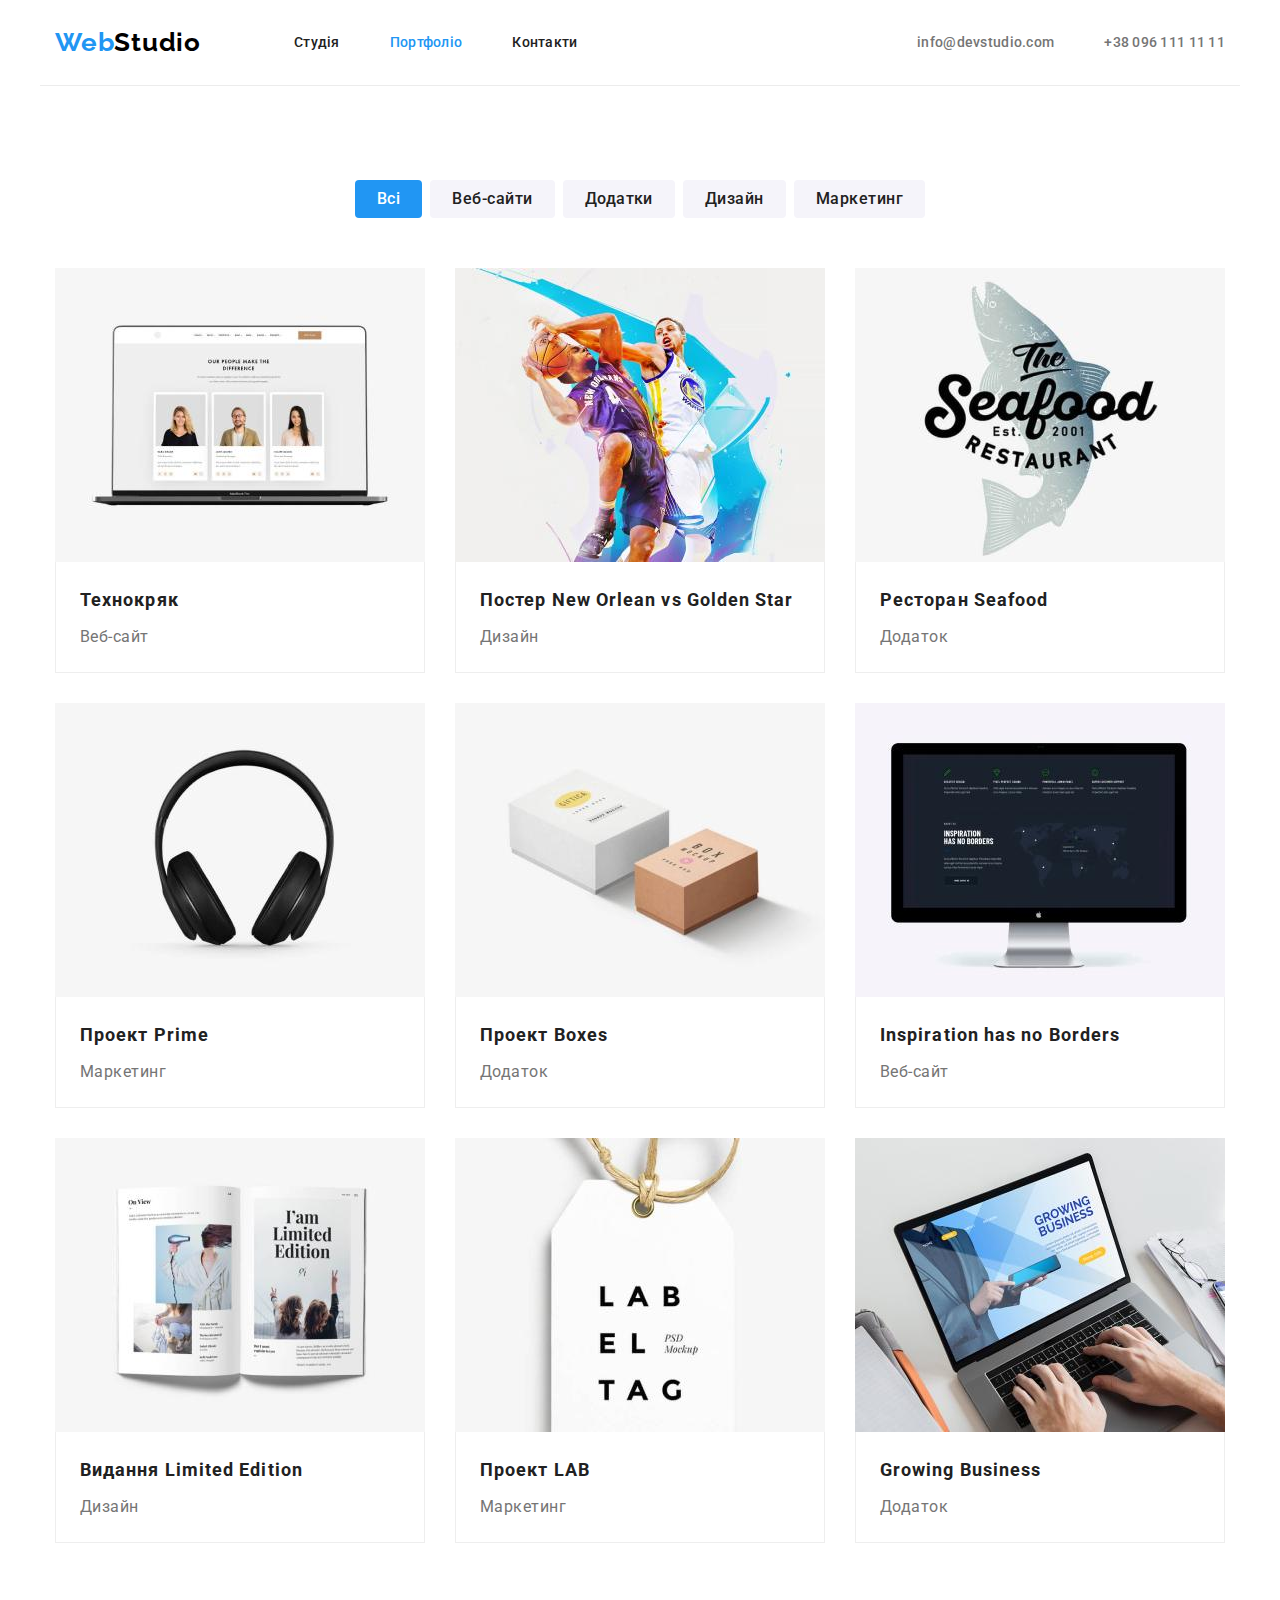
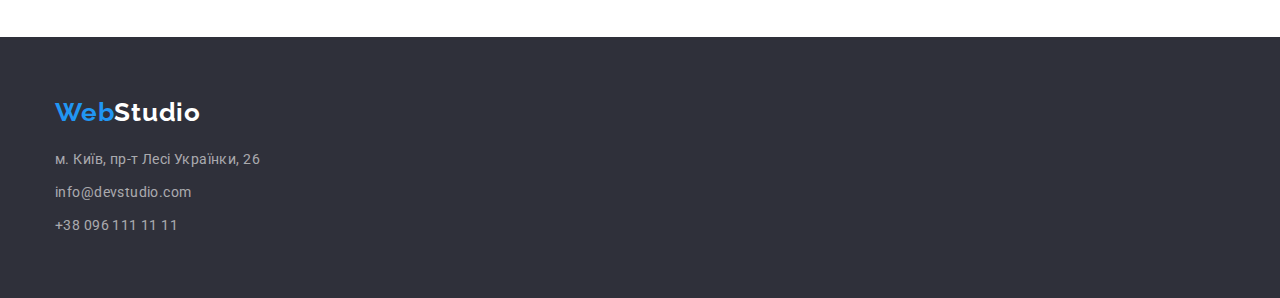
==== commit 4286169d: "Hw3 ready" ====
--- a/portfolio.html
+++ b/portfolio.html
@@ -76,8 +76,10 @@
                 width="370"
                 height="294"
               />
-              <h2 class="portfolio-item-title">Технокряк</h2>
-              <p class="portfolio-item-text">Веб-сайт</p>
+              <div class="card-bottom">
+                <h2 class="portfolio-item-title">Технокряк</h2>
+                <p class="portfolio-item-text">Веб-сайт</p>
+              </div>
             </li>
             <li class="potfolio-project-item">
               <img
@@ -86,10 +88,12 @@
                 width="370"
                 height="294"
               />
-              <h2 class="portfolio-item-title">
-                Постер <span lang="en">New Orlean vs Golden Star</span>
-              </h2>
-              <p class="portfolio-item-text">Дизайн</p>
+              <div class="card-bottom">
+                <h2 class="portfolio-item-title">
+                  Постер <span lang="en">New Orlean vs Golden Star</span>
+                </h2>
+                <p class="portfolio-item-text">Дизайн</p>
+              </div>
             </li>
             <li class="potfolio-project-item">
               <img
@@ -98,10 +102,12 @@
                 width="370"
                 height="294"
               />
-              <h2 class="portfolio-item-title">
-                Ресторан <span lang="en">Seafood</span>
-              </h2>
-              <p class="portfolio-item-text">Додаток</p>
+              <div class="card-bottom">
+                <h2 class="portfolio-item-title">
+                  Ресторан <span lang="en">Seafood</span>
+                </h2>
+                <p class="portfolio-item-text">Додаток</p>
+              </div>
             </li>
             <li class="potfolio-project-item">
               <img
@@ -110,10 +116,12 @@
                 width="370"
                 height="294"
               />
-              <h2 class="portfolio-item-title">
-                Проект <span lang="en">Prime</span>
-              </h2>
-              <p class="portfolio-item-text">Маркетинг</p>
+              <div class="card-bottom">
+                <h2 class="portfolio-item-title">
+                  Проект <span lang="en">Prime</span>
+                </h2>
+                <p class="portfolio-item-text">Маркетинг</p>
+              </div>
             </li>
             <li class="potfolio-project-item">
               <img
@@ -122,10 +130,12 @@
                 width="370"
                 height="294"
               />
-              <h2 class="portfolio-item-title">
-                Проект <span lang="en">Boxes</span>
-              </h2>
-              <p class="portfolio-item-text">Додаток</p>
+              <div class="card-bottom">
+                <h2 class="portfolio-item-title">
+                  Проект <span lang="en">Boxes</span>
+                </h2>
+                <p class="portfolio-item-text">Додаток</p>
+              </div>
             </li>
             <li class="potfolio-project-item">
               <img
@@ -134,10 +144,12 @@
                 width="370"
                 height="294"
               />
-              <h2 lang="en" class="portfolio-item-title">
-                Inspiration has no Borders
-              </h2>
-              <p class="portfolio-item-text">Веб-сайт</p>
+              <div class="card-bottom">
+                <h2 lang="en" class="portfolio-item-title">
+                  Inspiration has no Borders
+                </h2>
+                <p class="portfolio-item-text">Веб-сайт</p>
+              </div>
             </li>
             <li class="potfolio-project-item">
               <img
@@ -146,10 +158,12 @@
                 width="370"
                 height="294"
               />
-              <h2 class="portfolio-item-title">
-                Bидання <span lang="en">Limited Edition</span>
-              </h2>
-              <p class="portfolio-item-text">Дизайн</p>
+              <div class="card-bottom">
+                <h2 class="portfolio-item-title">
+                  Bидання <span lang="en">Limited Edition</span>
+                </h2>
+                <p class="portfolio-item-text">Дизайн</p>
+              </div>
             </li>
             <li class="potfolio-project-item">
               <img
@@ -158,10 +172,12 @@
                 width="370"
                 height="294"
               />
-              <h2 class="portfolio-item-title">
-                Проект <span lang="en">LAB</span>
-              </h2>
-              <p class="portfolio-item-text">Маркетинг</p>
+              <div class="card-bottom">
+                <h2 class="portfolio-item-title">
+                  Проект <span lang="en">LAB</span>
+                </h2>
+                <p class="portfolio-item-text">Маркетинг</p>
+              </div>
             </li>
             <li class="potfolio-project-item">
               <img
@@ -170,8 +186,10 @@
                 width="370"
                 height="294"
               />
-              <h2 lang="en" class="portfolio-item-title">Growing Business</h2>
-              <p class="portfolio-item-text">Додаток</p>
+              <div class="card-bottom">
+                <h2 lang="en" class="portfolio-item-title">Growing Business</h2>
+                <p class="portfolio-item-text">Додаток</p>
+              </div>
             </li>
           </ul>
         </div>
--- a/css/styles.css
+++ b/css/styles.css
@@ -8,6 +8,9 @@
   --accent-btn-background-color: #188ce8;
   --team-background-color: #f5f4fa;
   --contact-color: rgba(255, 255, 255, 0.6);
+  --border-color: #eeeeee;
+  --border-bottom-color: #ececec;
+  --typical-margin: 30px;
 }
 
 .visually-hidden {
@@ -40,8 +43,8 @@
   color: var(--primary-text-color);
 }
 .section {
-  padding-top: 47px;
-  padding-bottom: 47px;
+  padding-top: 94px;
+  padding-bottom: 94px;
   /* outline: 1px dashed green;
   background-color: transparent; */
 }
@@ -55,17 +58,20 @@
 }
 /* ----------------HEADER------------------- */
 .header {
+}
+.header .container {
+  display: flex;
+  align-items: center;
+  border-bottom: 1px solid var(--border-bottom-color);
+}
+
+.header .logo {
+  display: block;
+  margin-right: 93px;
   padding-top: 24px;
   padding-bottom: 25px;
 }
-.header .container {
-  display: flex;
-  align-items: center;
-}
-
-.header .logo {
-  margin-right: 94px;
-}
+
 .nav-list {
   display: flex;
   width: 294px;
@@ -77,6 +83,11 @@
 .contact-list {
   display: flex;
   margin-left: auto;
+}
+.nav-item,
+.contact-item {
+  padding-top: 32px;
+  padding-bottom: 32px;
 }
 .contact-item + .contact-item {
   margin-left: 50px;
@@ -144,6 +155,9 @@
   max-width: 200;
   margin: 0 auto;
   padding: 10px auto;
+  box-shadow: 0px 4px 4px rgba(0, 0, 0, 0.15);
+  border-radius: 4px;
+  border: transparent;
 
   font-family: inherit;
   font-style: normal;
@@ -184,6 +198,9 @@
   color: var(--secondary-text-color);
 }
 /* ----------------Portfolio------------------- */
+.portfolio {
+  padding-top: 0;
+}
 .section-title {
   margin-bottom: 50px;
 
@@ -194,7 +211,6 @@
 }
 .portfolio-list {
   display: flex;
-  margin-top: 50px;
   margin-left: -30px;
 }
 .portfolio-item {
@@ -207,7 +223,6 @@
 }
 .team-list {
   display: flex;
-  margin-top: 50px;
   margin-left: -30px;
 }
 
@@ -216,6 +231,9 @@
   margin-left: 30px;
   padding-bottom: 30px;
   max-width: 270;
+  box-shadow: 0px 1px 3px rgba(0, 0, 0, 0.12), 0px 1px 1px rgba(0, 0, 0, 0.14),
+    0px 2px 1px rgba(0, 0, 0, 0.2);
+  border-radius: 0px 0px 4px 4px;
 
   line-height: 1.19;
   text-align: center;
@@ -240,6 +258,7 @@
   padding-bottom: 60px;
   background-color: var(--primary-background-color);
 }
+
 .logo .footer-logo-tekst {
   color: var(--background-color);
 }
@@ -250,6 +269,9 @@
   text-align: left;
   color: var(--background-color);
 }
+.address-item + .address-item {
+  margin-top: 9px;
+}
 .address-link {
   font-style: normal;
   font-weight: 400;
@@ -262,11 +284,12 @@
 .portfolio-filter-list {
   display: flex;
   justify-content: center;
-  margin-bottom: 30px;
+  margin-bottom: 34px;
+  padding-bottom: 16px;
 }
 .portfolio-filter {
   border: transparent;
-  background: #f5f4fa;
+  background: var(--team-background-color);
   border-radius: 4px;
   padding-top: 6px;
   padding-right: 22px;
@@ -284,7 +307,7 @@
   cursor: pointer;
 }
 .portfolio-filter-item + .portfolio-filter-item {
-  margin-left: 30px;
+  margin-left: 8px;
 }
 .potfolio-project-list {
   display: flex;
@@ -295,7 +318,16 @@
   flex-basis: calc(100% / 3 - 30px);
   margin-left: 30px;
   width: 370px;
-  text-align: center;
+  text-align: start;
+}
+
+.card-bottom {
+  border-right: 1px solid var(--border-color);
+  border-bottom: 1px solid var(--border-color);
+  border-left: 1px solid var(--border-color);
+}
+.potfolio-project-item:nth-child(n + 4) {
+  margin-top: 30px;
 }
 
 .current-filter,
@@ -305,14 +337,29 @@
   background-color: var(--accent-text-color);
 }
 .portfolio-item-title {
+  display: block;
+  padding-top: 20px;
+
+  white-space: nowrap;
   font-size: 18px;
   line-height: 2;
   letter-spacing: 0.06em;
   color: var(--primary-text-color);
 }
 .portfolio-item-text {
+  display: block;
+  margin-top: 4px;
+  margin-bottom: 20px;
+
   font-size: 16px;
   line-height: 1.88;
   letter-spacing: 0.03em;
   color: var(--secondary-text-color);
 }
+
+.portfolio-item-title,
+.portfolio-item-text {
+  margin-left: 24px;
+  margin-right: 24px;
+  width: 322px;
+}
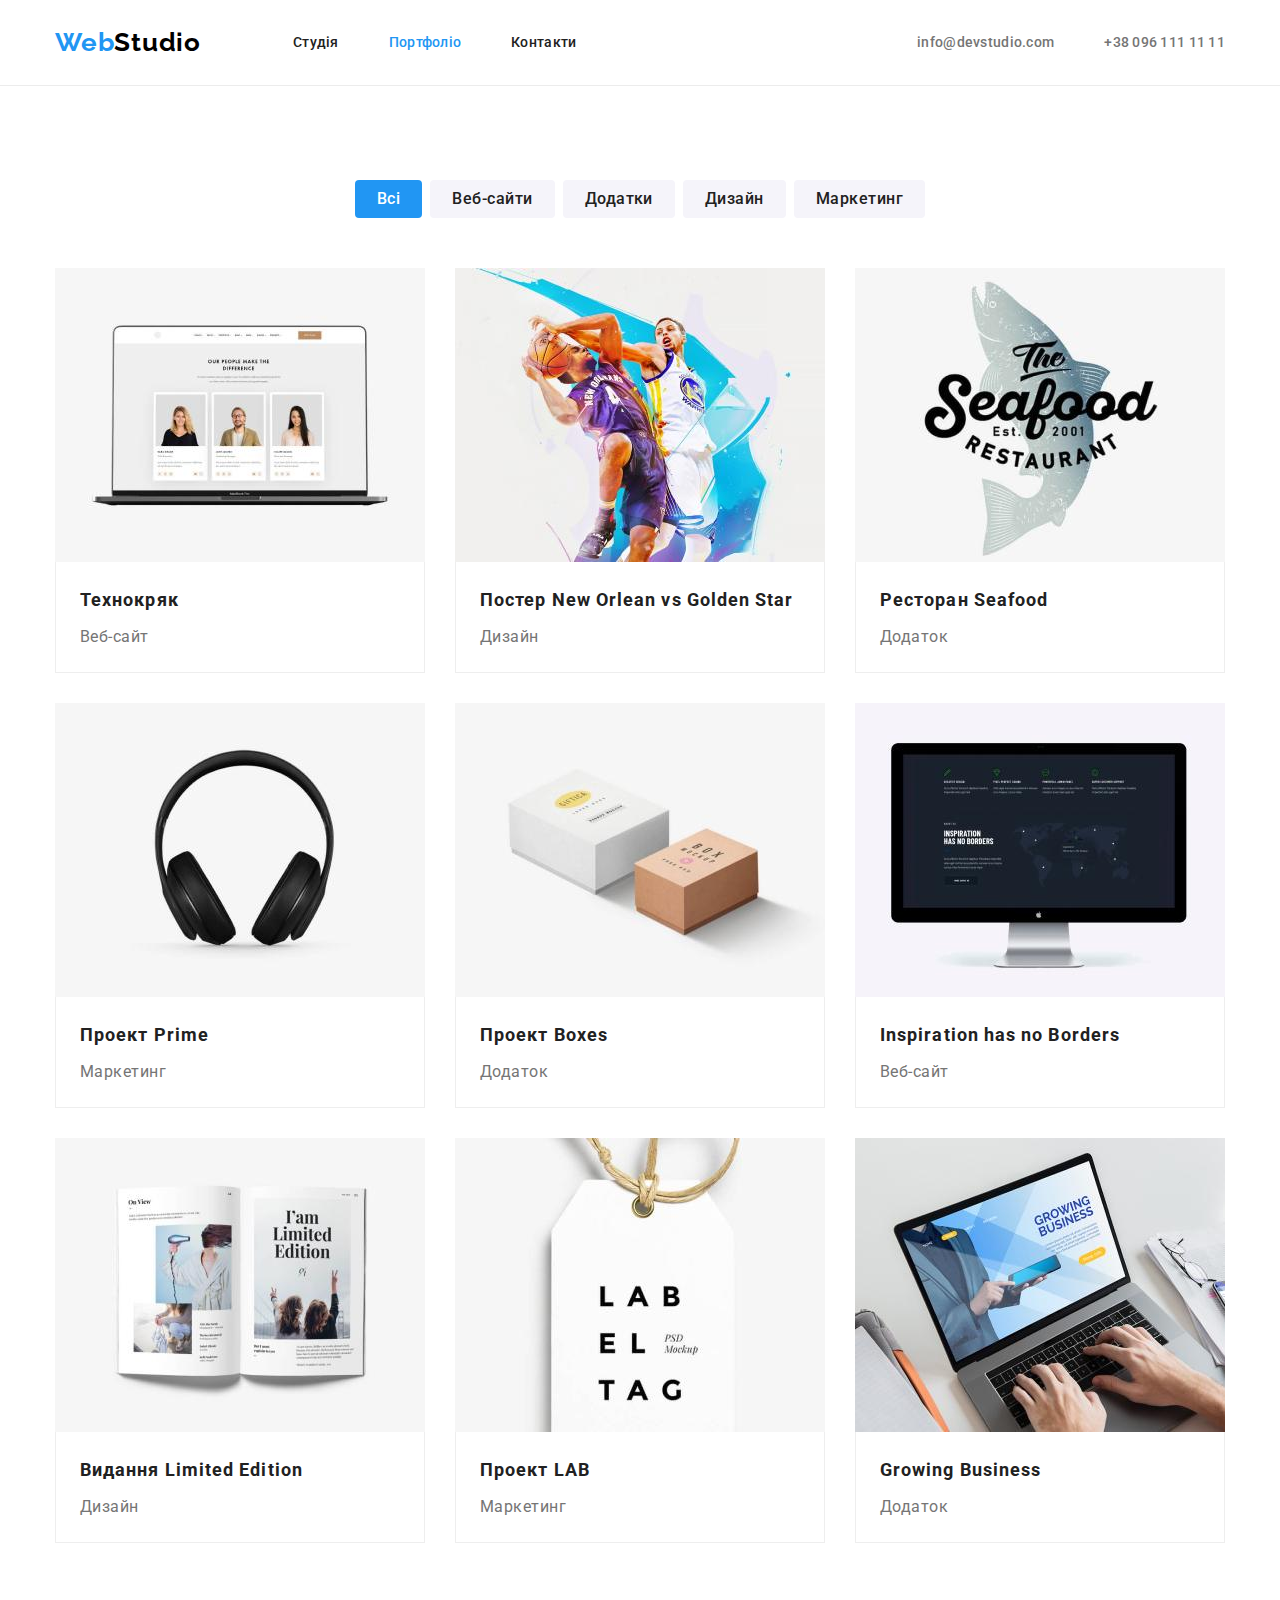
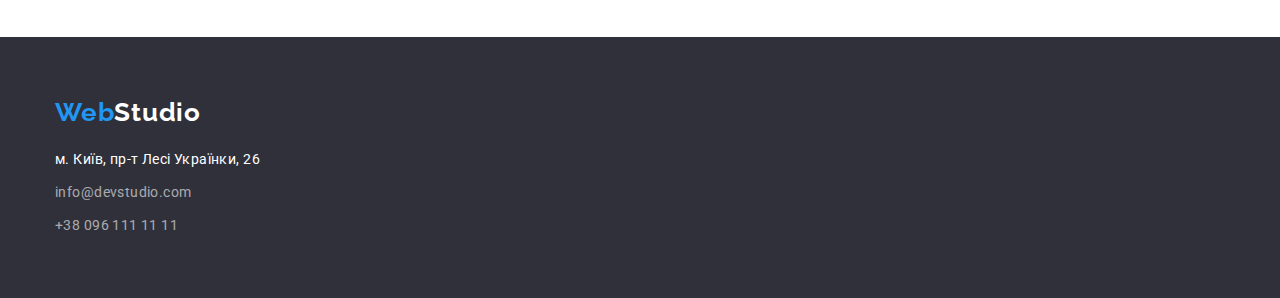
==== commit 52604204: "fix bag" ====
--- a/portfolio.html
+++ b/portfolio.html
@@ -76,7 +76,7 @@
                 width="370"
                 height="294"
               />
-              <div class="card-bottom">
+              <div class="report">
                 <h2 class="portfolio-item-title">Технокряк</h2>
                 <p class="portfolio-item-text">Веб-сайт</p>
               </div>
@@ -88,7 +88,7 @@
                 width="370"
                 height="294"
               />
-              <div class="card-bottom">
+              <div class="report">
                 <h2 class="portfolio-item-title">
                   Постер <span lang="en">New Orlean vs Golden Star</span>
                 </h2>
@@ -102,7 +102,7 @@
                 width="370"
                 height="294"
               />
-              <div class="card-bottom">
+              <div class="report">
                 <h2 class="portfolio-item-title">
                   Ресторан <span lang="en">Seafood</span>
                 </h2>
@@ -116,7 +116,7 @@
                 width="370"
                 height="294"
               />
-              <div class="card-bottom">
+              <div class="report">
                 <h2 class="portfolio-item-title">
                   Проект <span lang="en">Prime</span>
                 </h2>
@@ -130,7 +130,7 @@
                 width="370"
                 height="294"
               />
-              <div class="card-bottom">
+              <div class="report">
                 <h2 class="portfolio-item-title">
                   Проект <span lang="en">Boxes</span>
                 </h2>
@@ -144,7 +144,7 @@
                 width="370"
                 height="294"
               />
-              <div class="card-bottom">
+              <div class="report">
                 <h2 lang="en" class="portfolio-item-title">
                   Inspiration has no Borders
                 </h2>
@@ -158,7 +158,7 @@
                 width="370"
                 height="294"
               />
-              <div class="card-bottom">
+              <div class="report">
                 <h2 class="portfolio-item-title">
                   Bидання <span lang="en">Limited Edition</span>
                 </h2>
@@ -172,7 +172,7 @@
                 width="370"
                 height="294"
               />
-              <div class="card-bottom">
+              <div class="report">
                 <h2 class="portfolio-item-title">
                   Проект <span lang="en">LAB</span>
                 </h2>
@@ -186,7 +186,7 @@
                 width="370"
                 height="294"
               />
-              <div class="card-bottom">
+              <div class="report">
                 <h2 lang="en" class="portfolio-item-title">Growing Business</h2>
                 <p class="portfolio-item-text">Додаток</p>
               </div>
--- a/css/styles.css
+++ b/css/styles.css
@@ -10,7 +10,6 @@
   --contact-color: rgba(255, 255, 255, 0.6);
   --border-color: #eeeeee;
   --border-bottom-color: #ececec;
-  --typical-margin: 30px;
 }
 
 .visually-hidden {
@@ -57,11 +56,12 @@
   background-color: greenyellow; */
 }
 /* ----------------HEADER------------------- */
+
+.header .container {
+  display: flex;
+  align-items: center;
+}
 .header {
-}
-.header .container {
-  display: flex;
-  align-items: center;
   border-bottom: 1px solid var(--border-bottom-color);
 }
 
@@ -94,7 +94,7 @@
 }
 
 .logo {
-  max-width: 145;
+  max-width: 145px;
   font-family: "Raleway", sans-serif;
   font-weight: 700;
   font-size: 26px;
@@ -131,34 +131,34 @@
 .hero {
   padding-bottom: 200px;
   padding-top: 200px;
-
+  text-align: center;
   background-color: var(--primary-background-color);
 }
 
 .hero-title {
-  margin: 0 auto;
   margin-bottom: 30px;
-  max-width: 696px;
 
   font-weight: 900;
   font-size: 44px;
   line-height: 1.36;
-  text-align: center;
+
   letter-spacing: 0.06em;
   text-transform: uppercase;
   color: var(--background-color);
 }
 
 .hero-btn {
-  display: block;
   border: none;
-  max-width: 200;
-  margin: 0 auto;
-  padding: 10px auto;
+
+  padding-top: 10px;
+  padding-bottom: 10px;
+  padding-right: 32px;
+  padding-left: 32px;
   box-shadow: 0px 4px 4px rgba(0, 0, 0, 0.15);
   border-radius: 4px;
   border: transparent;
 
+  white-space: nowrap;
   font-family: inherit;
   font-style: normal;
   font-weight: 700;
@@ -229,8 +229,8 @@
 .team-item {
   flex-basis: calc(100% / 4 - 30px);
   margin-left: 30px;
-  padding-bottom: 30px;
-  max-width: 270;
+
+  max-width: 270px;
   box-shadow: 0px 1px 3px rgba(0, 0, 0, 0.12), 0px 1px 1px rgba(0, 0, 0, 0.14),
     0px 2px 1px rgba(0, 0, 0, 0.2);
   border-radius: 0px 0px 4px 4px;
@@ -241,8 +241,6 @@
   background-color: var(--background-color);
 }
 .team-item-title {
-  margin-top: 30px;
-
   font-weight: 500;
   font-size: 16px;
 }
@@ -251,6 +249,10 @@
 
   font-size: 16px;
   color: var(--secondary-text-color);
+}
+.report {
+  padding-top: 30px;
+  padding-bottom: 30px;
 }
 /* ----------------Footer------------------- */
 .footer {
@@ -263,21 +265,21 @@
   color: var(--background-color);
 }
 
+.address-item + .address-item {
+  margin-top: 9px;
+}
+.address-link {
+  font-style: normal;
+  font-weight: 400;
+  line-height: 1.71;
+  letter-spacing: 0.03em;
+  color: var(--contact-color);
+}
 .address {
   margin-top: 20px;
   max-width: 231px;
   text-align: left;
   color: var(--background-color);
-}
-.address-item + .address-item {
-  margin-top: 9px;
-}
-.address-link {
-  font-style: normal;
-  font-weight: 400;
-  line-height: 1.71;
-  letter-spacing: 0.03em;
-  color: var(--contact-color);
 }
 
 /* ------------------------------PORTFOLIO---------------------------------- */
@@ -321,7 +323,12 @@
   text-align: start;
 }
 
-.card-bottom {
+.portfolio-project-item,
+.report {
+  padding-top: 20px;
+  padding-right: 24px;
+  padding-bottom: 20px;
+  padding-left: 24px;
   border-right: 1px solid var(--border-color);
   border-bottom: 1px solid var(--border-color);
   border-left: 1px solid var(--border-color);
@@ -337,29 +344,19 @@
   background-color: var(--accent-text-color);
 }
 .portfolio-item-title {
-  display: block;
-  padding-top: 20px;
-
   white-space: nowrap;
+  margin-bottom: 4px;
   font-size: 18px;
   line-height: 2;
   letter-spacing: 0.06em;
   color: var(--primary-text-color);
 }
+
 .portfolio-item-text {
   display: block;
-  margin-top: 4px;
-  margin-bottom: 20px;
 
   font-size: 16px;
   line-height: 1.88;
   letter-spacing: 0.03em;
   color: var(--secondary-text-color);
 }
-
-.portfolio-item-title,
-.portfolio-item-text {
-  margin-left: 24px;
-  margin-right: 24px;
-  width: 322px;
-}
